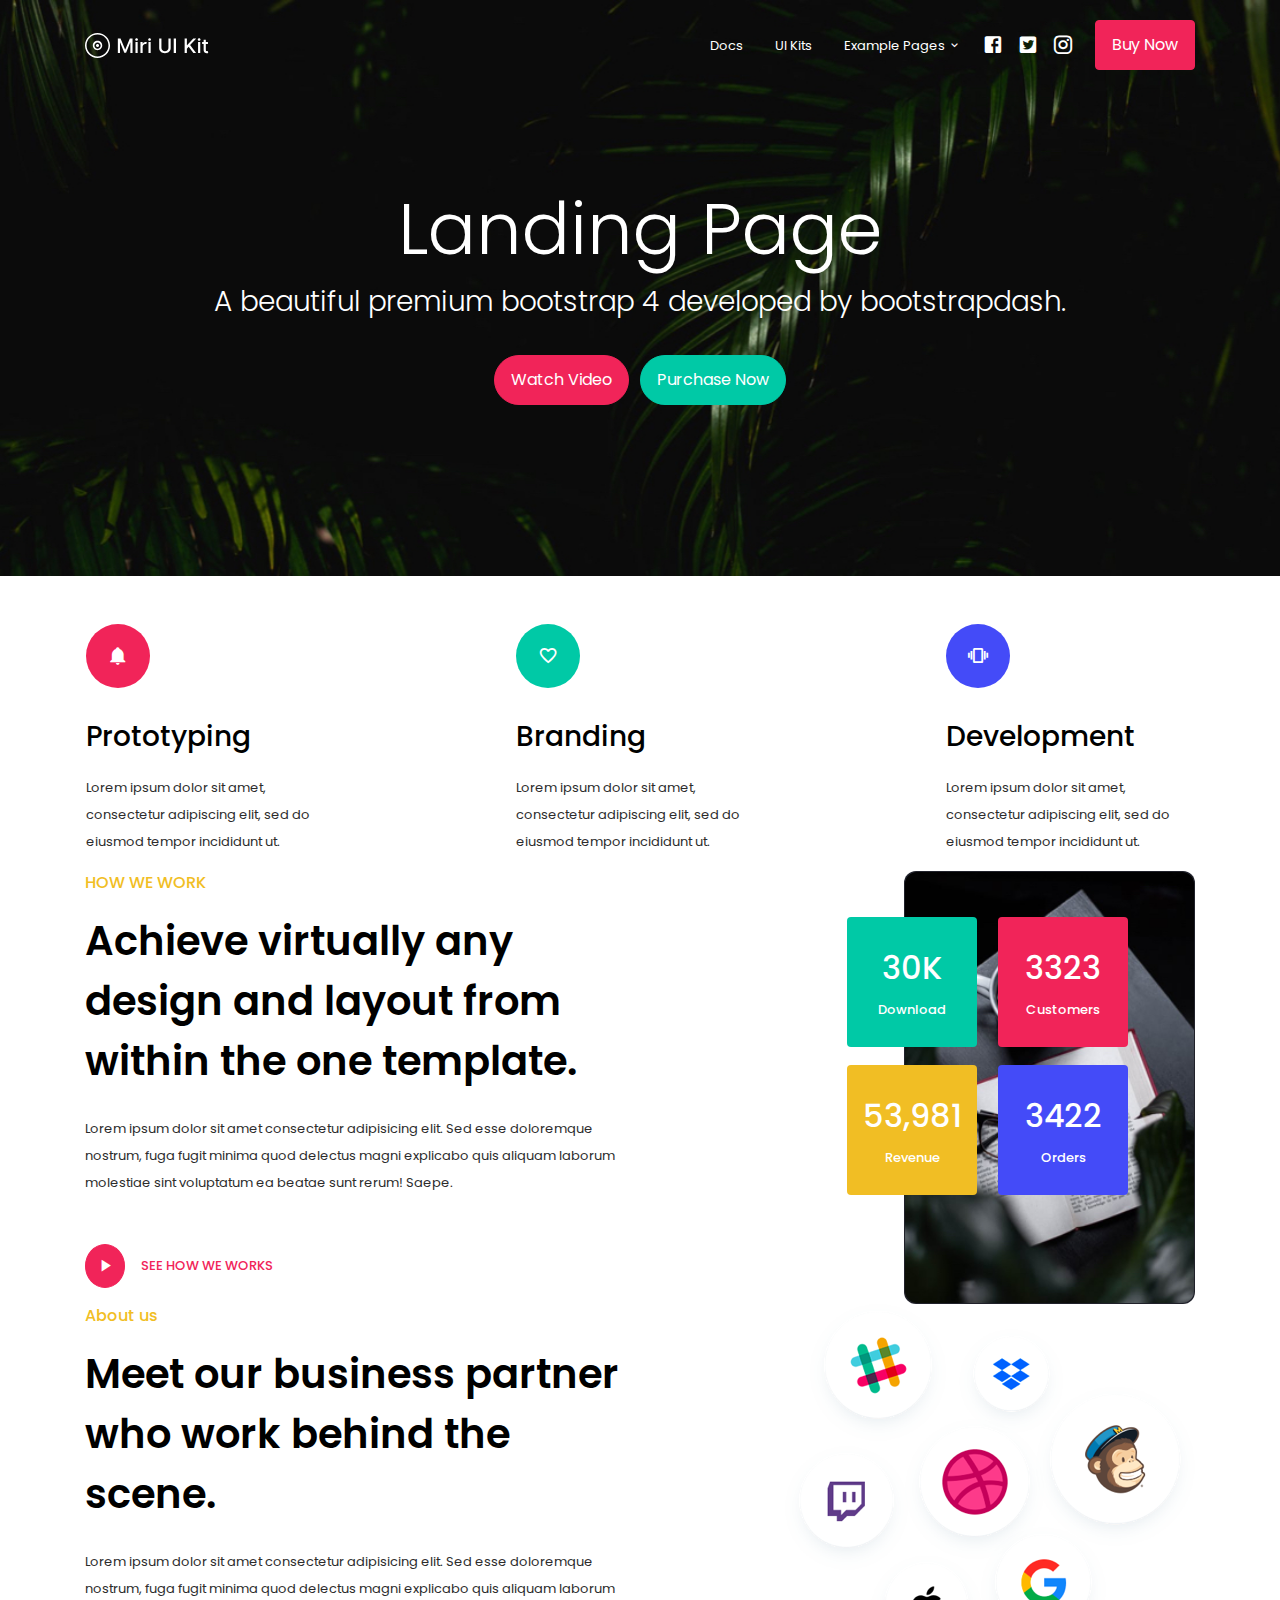
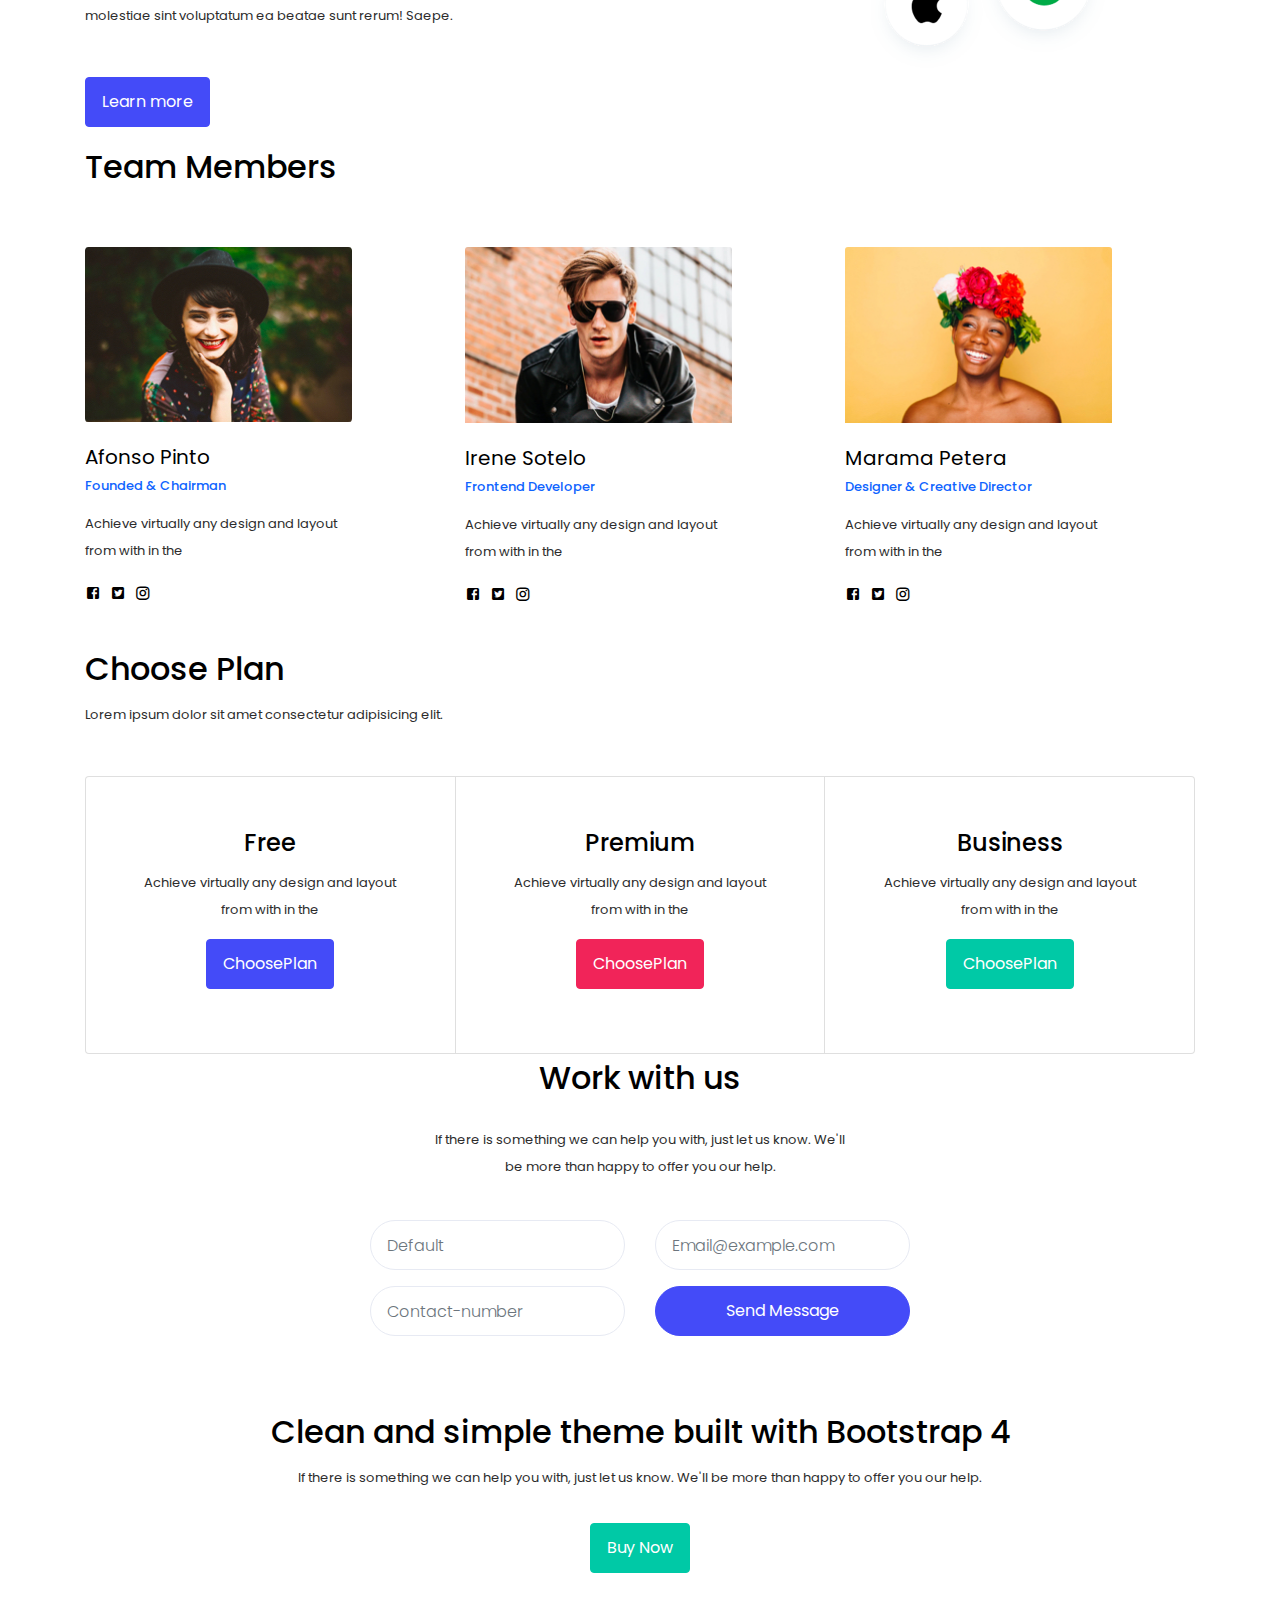
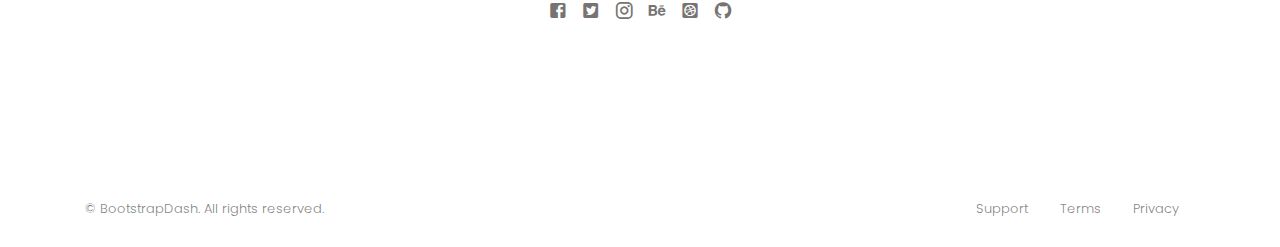
==== demo/landing.html @ 3732a357 "First commit as miri free ui kit" ====
<!DOCTYPE html>
<html lang="en">

<head>
    <meta charset="UTF-8">
    <meta name="viewport" content="width=device-width, initial-scale=1.0">
    <meta http-equiv="X-UA-Compatible" content="ie=edge">
    <link rel="shortcut icon" href="assets/images/favicon.ico" type="image/x-icon">
    <title>Miri UI Kit - Landing Page</title>

    <!-- Vendor css -->
    <link rel="stylesheet" href="../src/vendors/@mdi/font/css/materialdesignicons.min.css">

    <!-- Base css with customised bootstrap included -->
    <link rel="stylesheet" href="../src/css/miri-ui-kit-free.css">

    <!-- Stylesheet for demo page specific css -->
    <link rel="stylesheet" href="./assets/css/demo.css">
</head>

<body>
    <header class="miri-ui-kit-header landing-header header-bg-2">
        <nav class="navbar navbar-expand-lg navbar-dark bg-transparent fixed-on-scroll">
            <div class="container">
                <a class="navbar-brand" href="index.html"><img src="assets/images/logo.svg" alt="logo"></a>
                <button class="navbar-toggler" type="button" data-toggle="collapse" data-target="#miriUiKitNavbar"
                    aria-controls="navbarSupportedContent2" aria-expanded="false" aria-label="Toggle navigation">
                    <span class="mdi mdi-menu"></span>
                </button>
            
                <div class="collapse navbar-collapse" id="miriUiKitNavbar">
                    <div class="navbar-nav ml-auto">
                        <li class="nav-item">
                            <a class="nav-link" href="http://bootstrapdash.com/demo/miri-ui-kit-pro/documentation/documentation.html" target="_blank">Docs</span></a>
                        </li>
            
                        <li class="nav-item">
                            <a class="nav-link" href="index.html">UI Kits</a>
                        </li>

                        <li class="nav-item dropdown">
                            <a href="#" class="nav-link dropdown-toggle" data-toggle="dropdown">
                                Example Pages
                            </a>
                            <div class="dropdown-menu dropdown-menu-right ">
                                <a href="landing.html" class="dropdown-item"><i class="dropdown-item-icon mdi mdi-shape-outline"></i>Landing Page</a>
                                <a href="login.html" class="dropdown-item"><i class="dropdown-item-icon mdi mdi-lock-outline"></i>Login Page</a>
                                <a href="profile.html" class="dropdown-item"><i class="dropdown-item-icon mdi mdi-shield-account-outline"></i>Profile Page</a>
                            </div>
                        </li>
            
                        <li class="nav-item">

                            <a class="nav-link nav-icon icon-fb" href="#"><i class="mdi mdi-facebook-box"></i></a>

                            <a class="nav-link nav-icon icon-twitter" href="#"><i class="mdi mdi-twitter-box"></i></a>
    
                            <a class="nav-link nav-icon icon-insta" href="#"><i class="mdi mdi-instagram"></i></a>
                            
                        </li>
            
                        <form action="#" class="form-inline ml-lg-3">
                            <button class="btn btn-danger">Buy Now</button>
                        </form>
                    </div>
                </div>
            </div>
        </nav>
        <div
            class="miri-ui-kit-header-content text-center text-white d-flex flex-column justify-content-center align-items-center">
            <h1 class="display-3 text-white">Landing Page</h1>
            <p class="h3 font-weight-light text-white">A beautiful premium bootstrap 4 developed by bootstrapdash.</p>
            <p class="mt-4"><button class="btn btn-danger btn-pill mr-2">Watch
                    Video</button> <button class="btn btn-success btn-pill">Purchase Now</button></p>
        </div>
    </header>

    <section class="miri-ui-kit-section mt-5">
        <div class="container">
            <div class="d-md-flex justify-content-between row">

                <div class="feature-box px-3">
                    <span class="card-icon bg-danger text-white rounded-circle"><i class="mdi mdi-bell"></i></span>
                    <h3 class="mb-3">Prototyping</h3>
                    <p>Lorem ipsum dolor sit amet, consectetur adipiscing elit, sed do eiusmod tempor incididunt ut.</p>
                </div>


                <div class="feature-box px-3">
                    <span class="card-icon bg-success text-white rounded-circle"><i
                            class="mdi mdi-heart-outline"></i></span>
                    <h3 class="mb-3">Branding</h3>
                    <p>Lorem ipsum dolor sit amet, consectetur adipiscing elit, sed do eiusmod tempor incididunt ut.</p>
                </div>


                <div class="feature-box px-3">
                    <span class="card-icon bg-primary text-white rounded-circle"><i class="mdi mdi-vibrate"></i></span>
                    <h3 class="mb-3">Development</h3>
                    <p>Lorem ipsum dolor sit amet, consectetur adipiscing elit, sed do eiusmod tempor incididunt ut.</p>
                </div>

            </div>
        </div>
    </section>
    <section class="miri-ui-kit-section how-we-work-section">
        <div class="container">
            <div class="row">
                <div class="col-md-6">
                    <h6 class="text-warning mb-3">HOW WE WORK</h5>
                        <h2 class="h1 font-weight-semibold mb-4">Achieve virtually any design and layout from within the
                            one template. </h2>
                        <p class="mb-5">Lorem ipsum dolor sit amet consectetur adipisicing elit. Sed esse doloremque
                            nostrum, fuga fugit minima quod delectus magni explicabo quis aliquam laborum molestiae sint
                            voluptatum ea beatae sunt rerum! Saepe.</p>
                        <p><button class="btn btn-rounded btn-danger raise-on-hover" data-toggle="lightbox" data-target="#demoVideoLightbox"><i class="mdi mdi-play"></i></button><span
                                class="button-label text-danger font-weight-medium ml-3">SEE HOW WE WORKS</span></p>
                </div>
                <div class="col-md-6 d-md-flex justify-content-end">
                    <div class="card bg-dark text-white count-card">
                        <img src="assets/images/count-card-bg.jpg" alt="about 1" class="card-img">
                        <div class="card-img-overlay">
                            <div class="count-box bg-success text">
                                <span class="h2 text-white">30K</span>
                                <span class="font-weight-medium">Download</span>
                            </div>
                            <div class="count-box bg-danger">
                                <span class="h2 text-white">3323</span>
                                <span class="font-weight-medium">Customers</span>
                            </div>
                            <div class="count-box bg-warning">
                                <span class="h2 text-white">53,981</span>
                                <span class="font-weight-medium">Revenue</span>
                            </div>
                            <div class="count-box bg-primary">
                                <span class="h2 text-white">3422</span>
                                <span class="font-weight-medium">Orders</span>
                            </div>
                        </div>
                    </div>
                </div>
            </div>
        </div>
    </section>
    <section class="miri-ui-kit-section">
        <div class="container">
            <div class="row">
                <div class="col-md-6 d-flex flex-column justify-content-center">
                    <h6 class="text-warning mb-3">About us</h5>
                        <h2 class="h1 font-weight-semibold mb-4">Meet our business partner who work behind the scene.
                        </h2>
                        <p class="mb-5">Lorem ipsum dolor sit amet consectetur adipisicing elit. Sed esse doloremque
                            nostrum, fuga fugit minima quod delectus magni explicabo quis aliquam laborum molestiae sint
                            voluptatum ea beatae sunt rerum! Saepe.</p>
                        <p><button class="btn btn-primary">Learn more</button></p>
                </div>
                <div class="col-md-6 text-right"><img src="assets/images/about.png" alt="About" class="img-fluid"></div>
            </div>
        </div>
    </section>
    <Section class="miri-ui-kit-section team-members-section">
        <div class="container">
            <h2 class="pb-2 mb-5">Team Members</h2>
            <div class="row">
                <div class="col-md-4">
                    <div class="team-card card border-0 raise-on-hover">
                        <img src="assets/images/team-1.jpg" alt="Team 1" class="card-img-top">
                        <div class="card-body px-0">
                            <h5 class="card-title mb-0">Afonso Pinto</h5>
                            <p class=" font-weight-medium designation">Founded & Chairman</p>
                            <p>Achieve virtually any design and layout from with in the</p>
                            <p class="social-links">
                                <a href="#" class="icon-fb"><i class="mdi mdi-facebook-box"></i></a>
                                <a href="#" class="icon-twitter"><i class="mdi mdi-twitter-box"></i></a>
                                <a href="#" class="icon-insta"><i class="mdi mdi-instagram"></i></a>
                            </p>
                        </div>
                    </div>
                </div>
                <div class="col-md-4">
                    <div class="team-card card border-0 raise-on-hover">
                        <img src="assets/images/team-2.jpg" alt="Team 2" class="card-img-top">
                        <div class="card-body px-0">
                            <h5 class="card-title mb-0">Irene Sotelo</h5>
                            <p class=" font-weight-medium designation">Frontend Developer</p>
                            <p>Achieve virtually any design and layout from with in the</p>
                            <p class="social-links">
                                <a href="#" class="icon-fb"><i class="mdi mdi-facebook-box"></i></a>
                                <a href="#" class="icon-twitter"><i class="mdi mdi-twitter-box"></i></a>
                                <a href="#" class="icon-insta"><i class="mdi mdi-instagram"></i></a>
                            </p>
                        </div>
                    </div>
                </div>
                <div class="col-md-4">
                    <div class="team-card card border-0 raise-on-hover">
                        <img src="assets/images/team-3.jpg" alt="Team 3" class="card-img-top">
                        <div class="card-body px-0">
                            <h5 class="card-title mb-0">Marama Petera</h5>
                            <p class=" font-weight-medium designation">Designer & Creative Director</p>
                            <p>Achieve virtually any design and layout from with in the</p>
                            <p class="social-links">
                                <a href="#" class="icon-fb"><i class="mdi mdi-facebook-box"></i></a>
                                <a href="#" class="icon-twitter"><i class="mdi mdi-twitter-box"></i></a>
                                <a href="#" class="icon-insta"><i class="mdi mdi-instagram"></i></a>
                            </p>
                        </div>
                    </div>
                </div>
            </div>
        </div>
    </Section>
    <section class="miri-ui-kit-section pricing-section">
        <div class="container">
            <h2>Choose Plan</h2>
            <p class="mb-5">Lorem ipsum dolor sit amet consectetur adipisicing elit.</p>
            <div class="card-group">
                <div class="card text-center">
                    <div class="card-body p-5">
                        <h4>Free</h4>
                        <p>Achieve virtually any design and layout from with in the</p>
                        <p>
                            <button class="btn btn-primary">ChoosePlan</button>
                        </p>
                    </div>
                </div>
                <div class="card text-center">
                    <div class="card-body p-5">
                        <h4>Premium</h4>
                        <p>Achieve virtually any design and layout from with in the</p>
                        <p>
                            <button class="btn btn-danger">ChoosePlan</button>
                        </p>
                    </div>
                </div>
                <div class="card text-center">
                    <div class="card-body p-5">
                        <h4>Business</h4>
                        <p>Achieve virtually any design and layout from with in the</p>
                        <p>
                            <button class="btn btn-success">ChoosePlan</button>
                        </p>
                    </div>

                </div>
            </div>
        </div>
    </section>
    <section class="miri-ui-kit-section contact-section">
        <div class="container">
            <h2 class="text-center mb-4">Work with us</h2>
            <p class="text-center mb-4 pb-3">If there is something we can help you with, just let us know. We'll <br />
                be more than happy to offer you our
                help.</p>
            <div class="row">
                <div class="col-md-6 offset-md-3">
                    <form action="/" class="contact-form">
                        <div class="row">
                            <div class="form-group col-md-6">
                                <input type="text" class="form-control form-control-pill" placeholder="Default">
                            </div>
                            <div class="form-group col-md-6">
                                <input type="text" class="form-control form-control-pill"
                                    placeholder="Email@example.com">
                            </div>
                        </div>
                        <div class="row">
                            <div class="form-group col-md-6">
                                <input type="text" class="form-control form-control-pill" placeholder="Contact-number">
                            </div>
                            <div class="form-group col-md-6">
                                <input type="submit" value="Send Message" class="btn btn-block btn-pill btn-primary">
                            </div>
                        </div>
                    </form>
                </div>
            </div>
        </div>
    </section>
    <footer class="pt-5 mt-2">
        <div class="container">
            <section class="footer-content text-center">
                <h2 class="">Clean and simple theme built with Bootstrap 4</h2>
                <p>If there is something we can help you with, just let us know. We'll be more than happy to offer you
                    our help.</p>
                <button class="btn btn-success mt-3">Buy Now</button>
                <p class="footer-social-links text-center my-4">
                    <a href="#" class="icon-fb"><i class="mdi mdi-facebook-box"></i></a>
                    <a href="#" class="icon-twitter"><i class="mdi mdi-twitter-box"></i></a>
                    <a href="#" class="icon-insta"><i class="mdi mdi-instagram"></i></a>
                    <a href="#" class="icon-behance"><i class="mdi mdi-behance"></i></a>
                    <a href="#" class="icon-dribbble"><i class="mdi mdi-dribbble-box"></i></a>
                    <a href="#" class="icon-github"><i class="mdi mdi-github-circle"></i></a>
                </p>
            </section>
            <nav class="navbar navbar-light bg-transparent navbar-expand d-block d-sm-flex text-center">
                <span class="navbar-text">&copy; BootstrapDash. All rights reserved.</span>
                <div class="navbar-nav ml-auto justify-content-center">
                    <a href="#" class="nav-link">Support</a>
                    <a href="#" class="nav-link">Terms</a>
                    <a href="#" class="nav-link">Privacy</a>
                </div>
            </nav>
        </div>
    </footer>
    <!-- Demo Video Modal -->
    <!-- <div class="modal fade" id="demoVideoModal" tabindex="-1" role="dialog" aria-labelledby="demoVideoModalTitle"
        aria-hidden="true">
        <div class="modal-dialog modal-dialog-centered" role="document">
            <div class="modal-content">
                <div class="modal-header">
                    <h5 class="modal-title" id="demoVideoModalTitle">Demo Video</h5>
                    <button type="button" class="close" data-dismiss="modal" aria-label="Close">
                        <span aria-hidden="true">&times;</span>
                    </button>
                </div>
                <div class="modal-body">
                    <div class="embed-responsive embed-responsive-16by9">
                        <iframe class="embed-responsive-item" src="https://www.youtube.com/embed/zpOULjyy-n8?rel=0"
                            allowfullscreen></iframe>
                    </div>
                </div>
            </div>
        </div>
    </div> -->
    <div id="demoVideoLightbox" class="lightbox" onclick="hideVideo('video','youtube')">
        <div class="lightbox-container">  
          <div class="lightbox-content">
            
            <button data-close="lightbox" class="lightbox-close">
              Close | ✕
            </button>
            <div class="video-container">
                <iframe width="560" height="315" src="https://www.youtube.com/embed/eTlZLNws6zc" frameborder="0" allow="accelerometer; autoplay; encrypted-media; gyroscope; picture-in-picture" allowfullscreen></iframe>
            </div>      
            
          </div>
        </div>
      </div>
    <script src="../src/vendors/jquery/dist/jquery.min.js"></script>
    <script src="../src/vendors/popper.js/dist/umd/popper.min.js"></script>
    <script src="../src/vendors/bootstrap/dist/js/bootstrap.min.js"></script>
    <script src="../src/js/miri-ui-kit.js"></script>
</body>

</html>
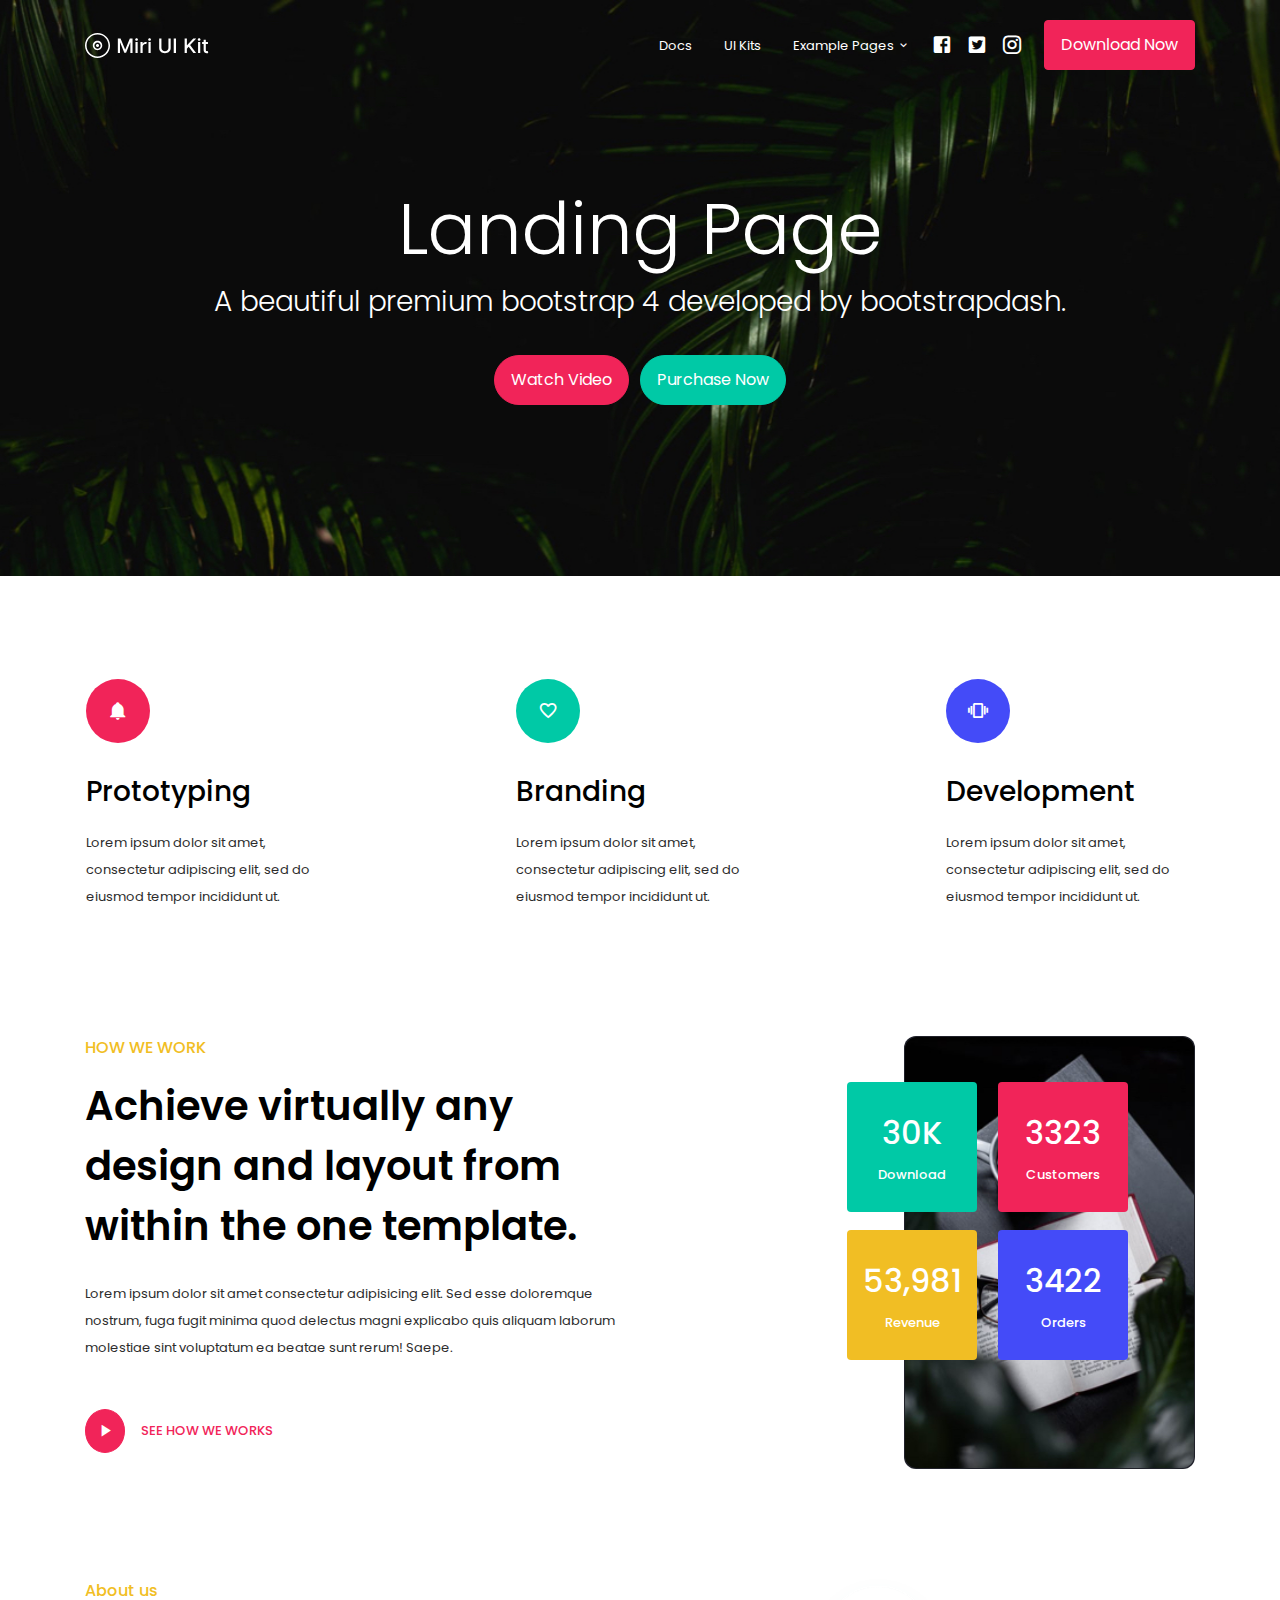
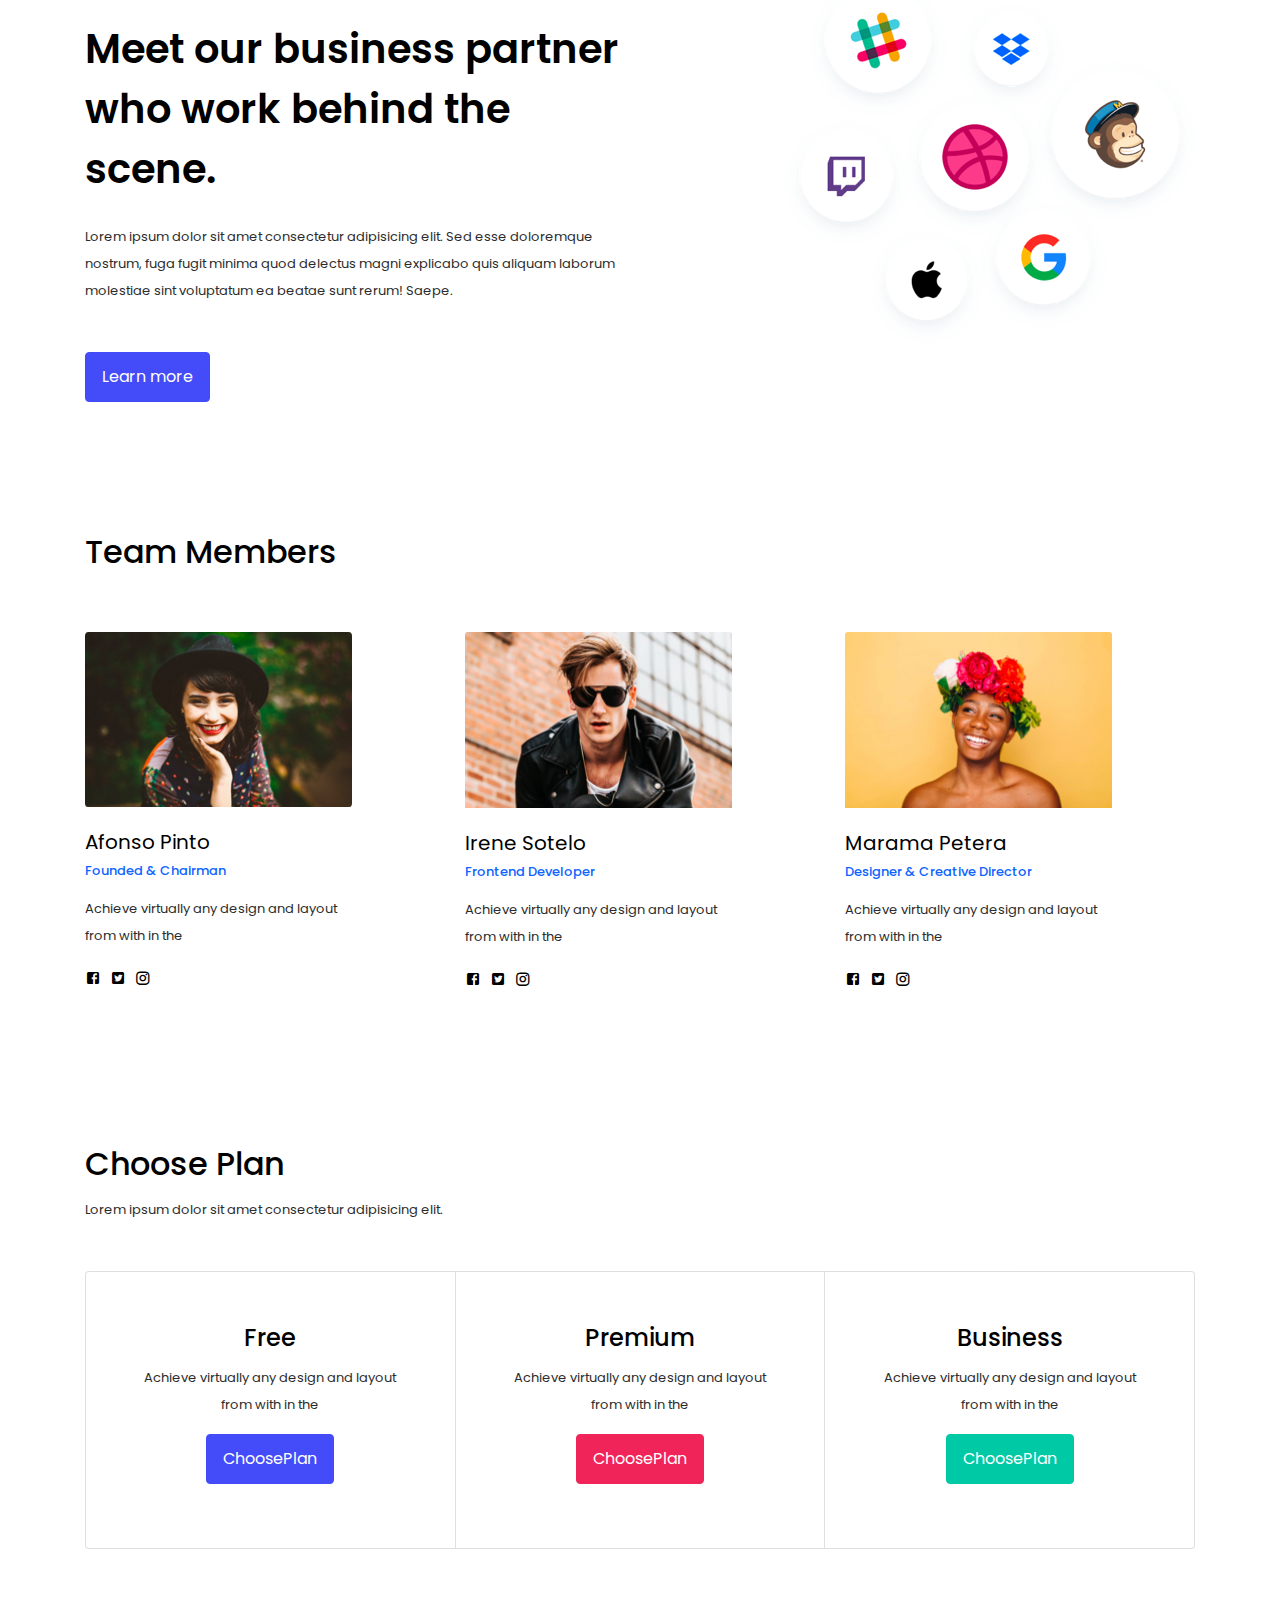
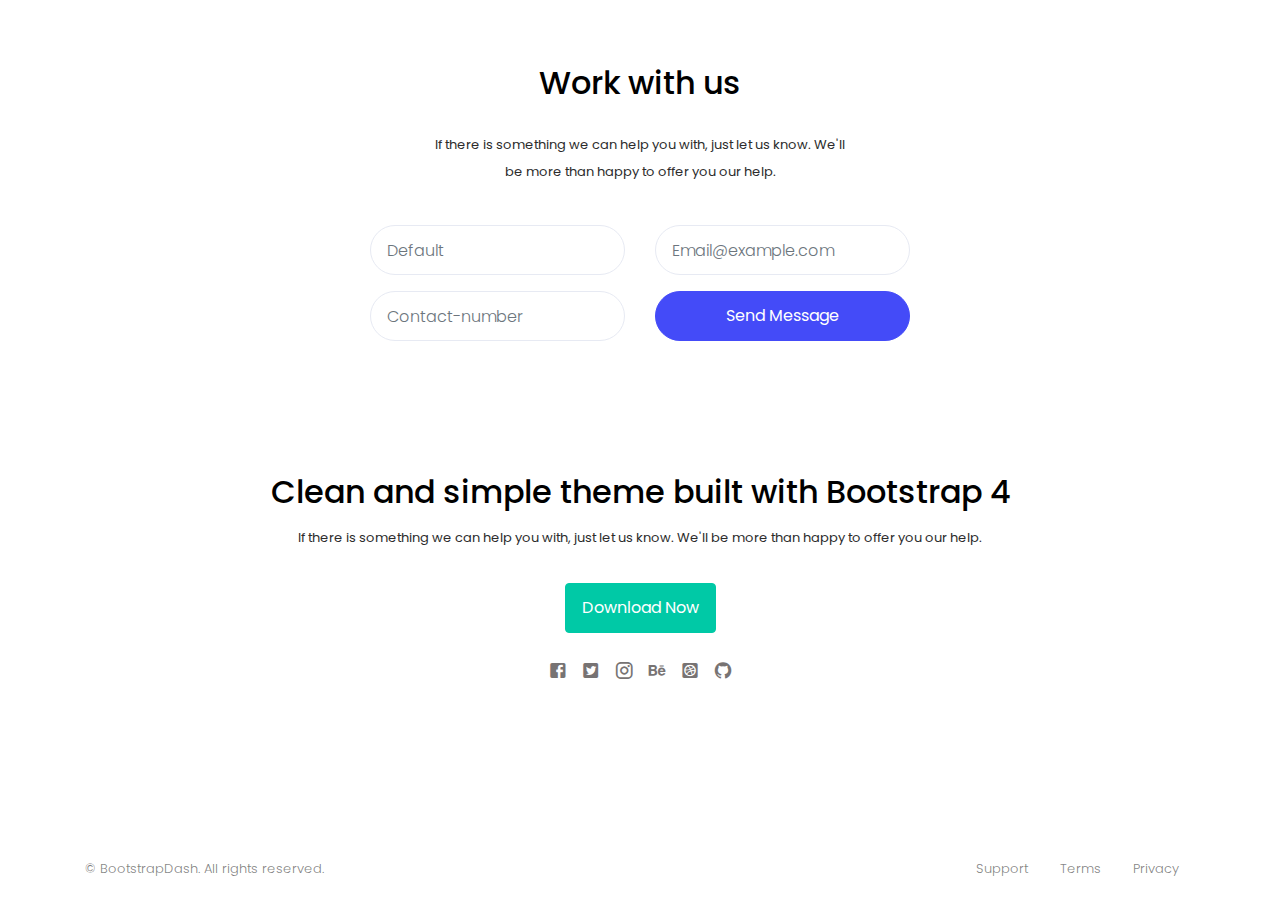
==== commit c8746a1e: "Fixed wordings from pro to free" ====
--- a/demo/landing.html
+++ b/demo/landing.html
@@ -60,7 +60,7 @@
                         </li>
             
                         <form action="#" class="form-inline ml-lg-3">
-                            <button class="btn btn-danger">Buy Now</button>
+                            <button class="btn btn-danger">Download Now</button>
                         </form>
                     </div>
                 </div>
@@ -283,7 +283,7 @@
                 <h2 class="">Clean and simple theme built with Bootstrap 4</h2>
                 <p>If there is something we can help you with, just let us know. We'll be more than happy to offer you
                     our help.</p>
-                <button class="btn btn-success mt-3">Buy Now</button>
+                <button class="btn btn-success mt-3">Download Now</button>
                 <p class="footer-social-links text-center my-4">
                     <a href="#" class="icon-fb"><i class="mdi mdi-facebook-box"></i></a>
                     <a href="#" class="icon-twitter"><i class="mdi mdi-twitter-box"></i></a>
@@ -303,26 +303,6 @@
             </nav>
         </div>
     </footer>
-    <!-- Demo Video Modal -->
-    <!-- <div class="modal fade" id="demoVideoModal" tabindex="-1" role="dialog" aria-labelledby="demoVideoModalTitle"
-        aria-hidden="true">
-        <div class="modal-dialog modal-dialog-centered" role="document">
-            <div class="modal-content">
-                <div class="modal-header">
-                    <h5 class="modal-title" id="demoVideoModalTitle">Demo Video</h5>
-                    <button type="button" class="close" data-dismiss="modal" aria-label="Close">
-                        <span aria-hidden="true">&times;</span>
-                    </button>
-                </div>
-                <div class="modal-body">
-                    <div class="embed-responsive embed-responsive-16by9">
-                        <iframe class="embed-responsive-item" src="https://www.youtube.com/embed/zpOULjyy-n8?rel=0"
-                            allowfullscreen></iframe>
-                    </div>
-                </div>
-            </div>
-        </div>
-    </div> -->
     <div id="demoVideoLightbox" class="lightbox" onclick="hideVideo('video','youtube')">
         <div class="lightbox-container">  
           <div class="lightbox-content">
--- a/demo/assets/css/demo.css
+++ b/demo/assets/css/demo.css
@@ -54,11 +54,11 @@
   margin-right: 10px;
   margin-bottom: 10px; }
 
-.flat-ui-kit-demo .btn, .flat-ui-kit-demo .badge {
+.miri-ui-kit-demo .btn, .miri-ui-kit-demo .badge {
   margin-right: 5px;
   margin-bottom: 8px; }
 
-.flat-ui-kit-demo .progress {
+.miri-ui-kit-demo .progress {
   margin-top: 40px; }
 
 .card-title {
@@ -78,7 +78,7 @@
 .example-section .img-thumbnail {
   border-color: #ffffff; }
 
-.flat-ui-kit-section {
+.miri-ui-kit-section {
   padding-top: 55px;
   padding-bottom: 55px; }
 
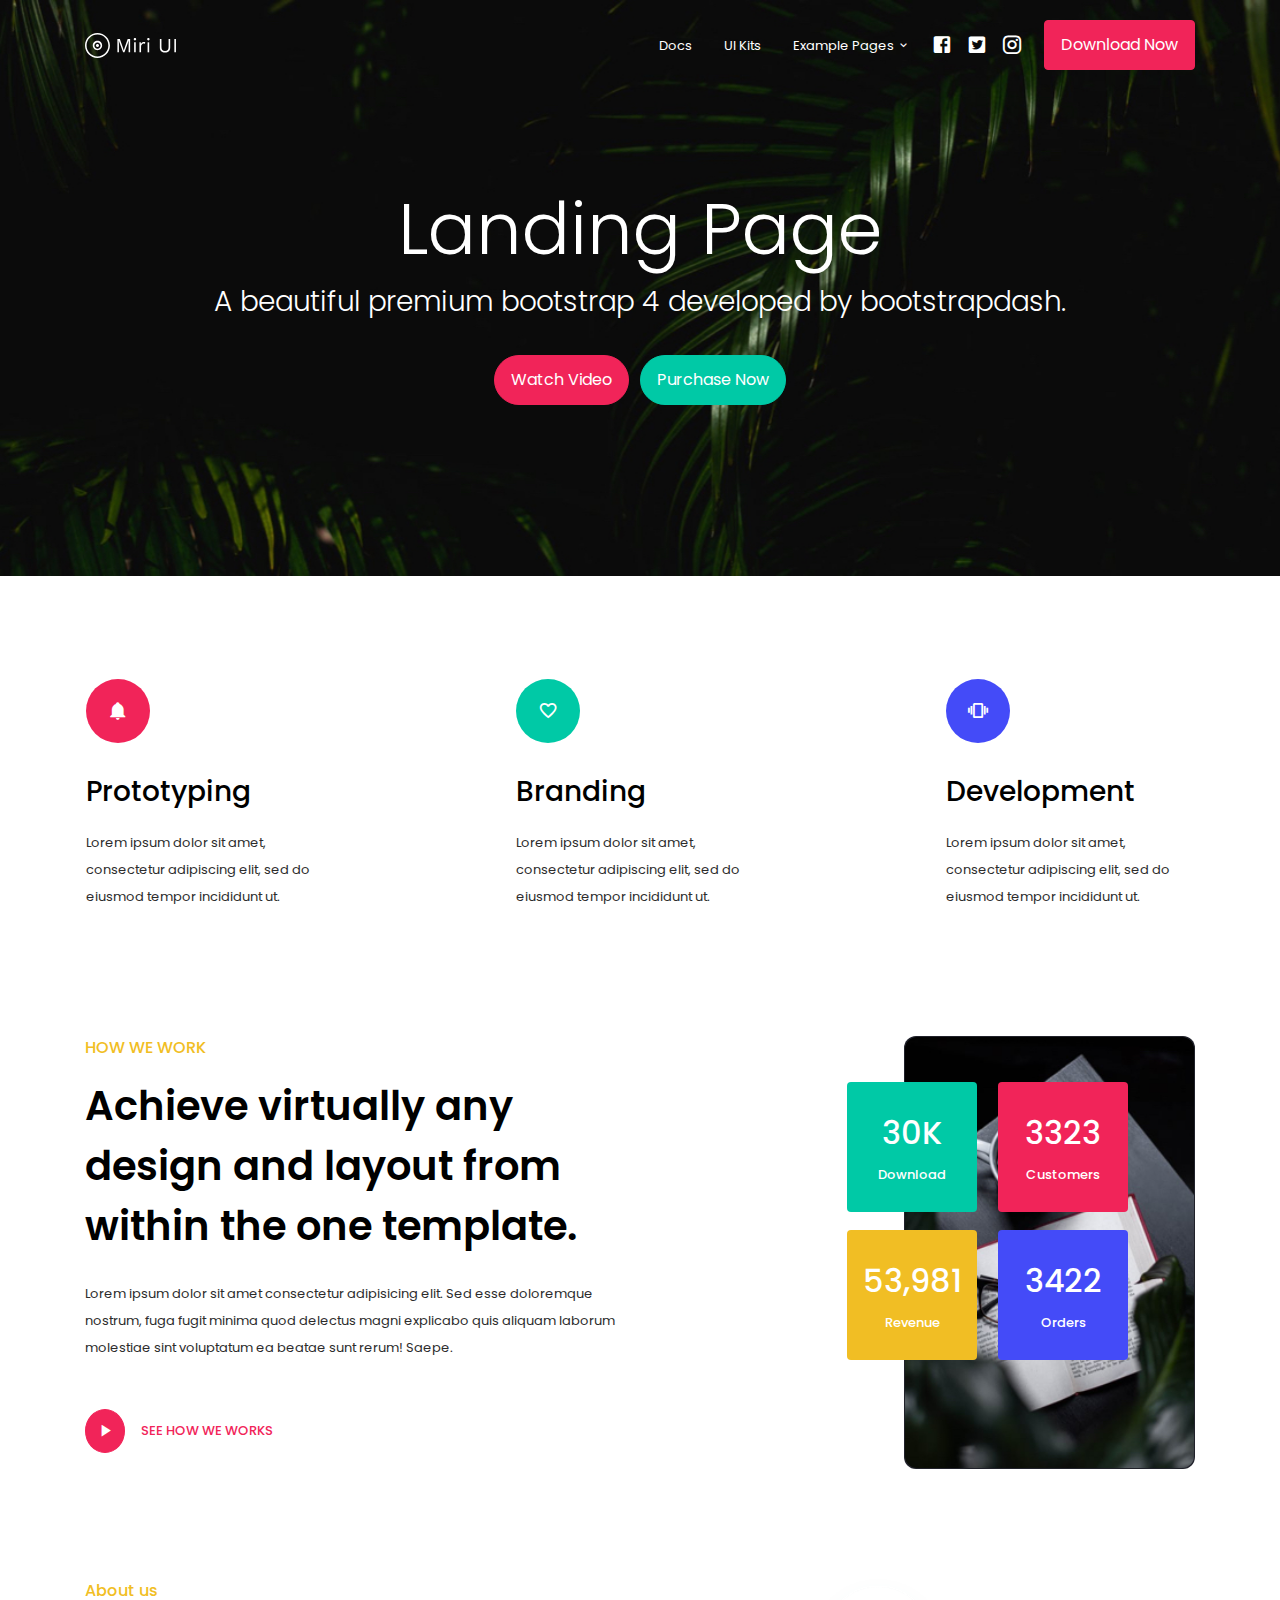
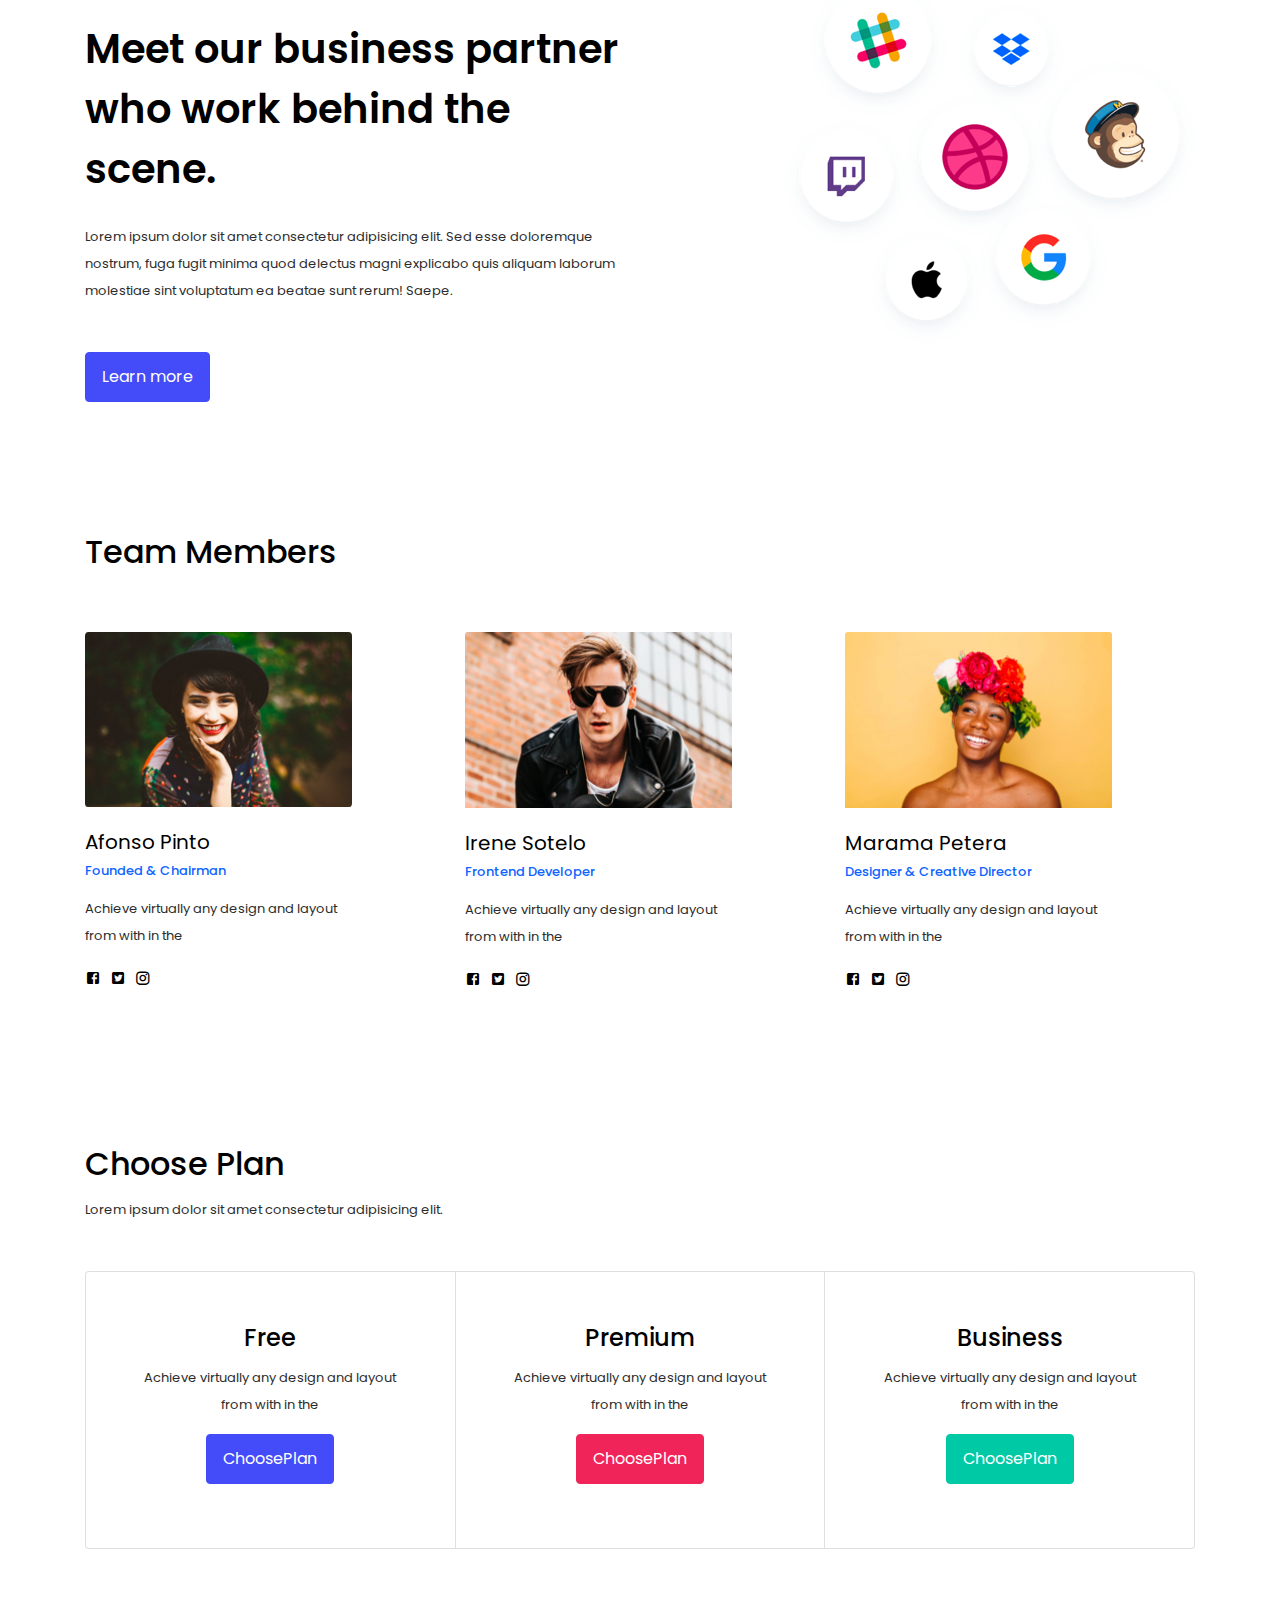
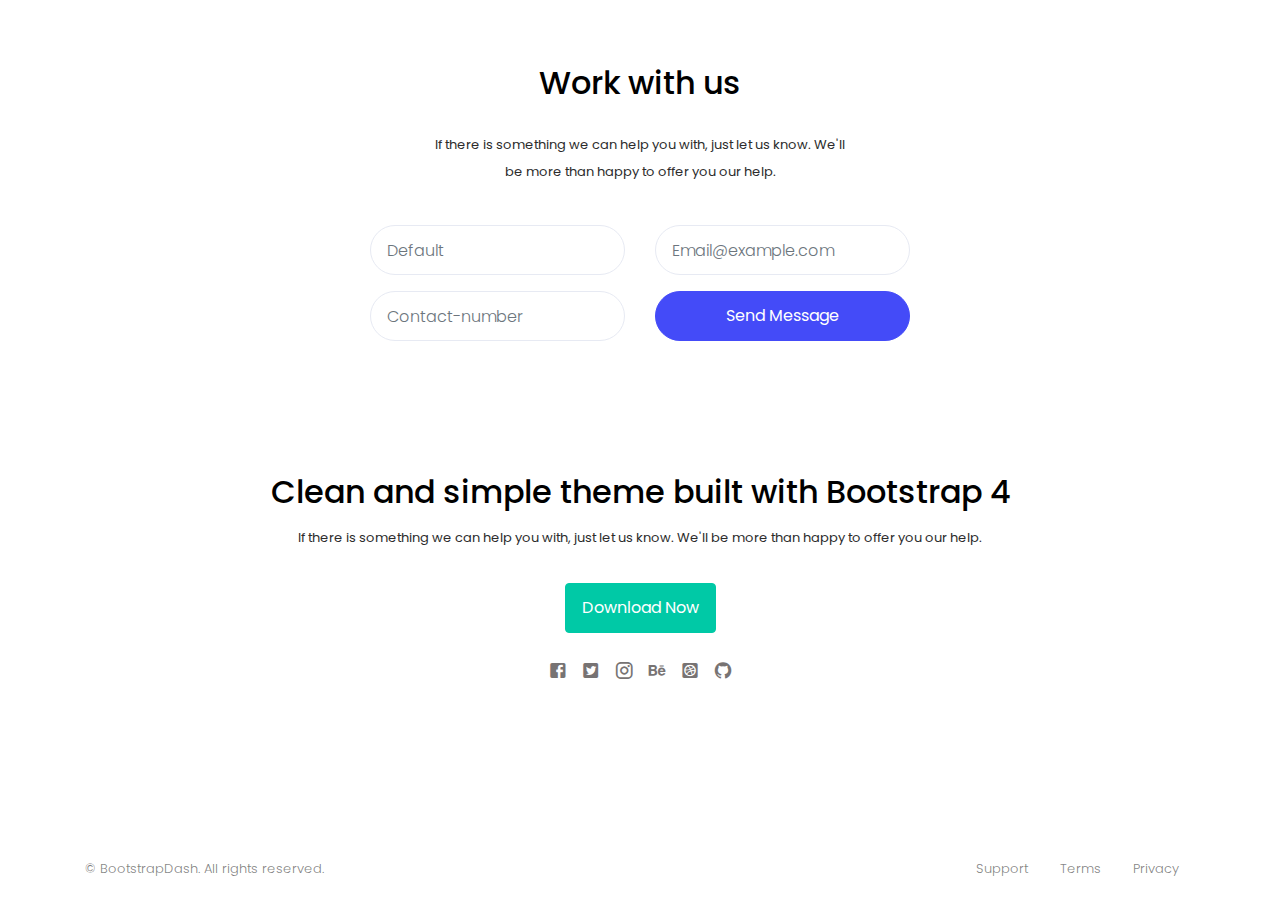
==== commit 07e5a0f2: "corrected documentation url" ====
--- a/demo/landing.html
+++ b/demo/landing.html
@@ -31,7 +31,7 @@
                 <div class="collapse navbar-collapse" id="miriUiKitNavbar">
                     <div class="navbar-nav ml-auto">
                         <li class="nav-item">
-                            <a class="nav-link" href="http://bootstrapdash.com/demo/miri-ui-kit-pro/documentation/documentation.html" target="_blank">Docs</span></a>
+                            <a class="nav-link" href="http://bootstrapdash.com/demo/miri-ui-kit-free/documentation/documentation.html" target="_blank">Docs</span></a>
                         </li>
             
                         <li class="nav-item">
--- a/src/css/miri-ui-kit-free.css
+++ b/src/css/miri-ui-kit-free.css
@@ -8617,7 +8617,7 @@
   padding-bottom: 34px; }
 
 @media (max-width: 575.98px) {
-  .navbar-expand-sm .form-inline, .navbar-expand-sm .nav-item {
+  .navbar-expand-sm .form-inline, .navbar-expand-sm .nav-item, .navbar-expand-sm button, .navbar-expand-sm .btn {
     margin-top: 10px;
     margin-bottom: 10px; } }
 
@@ -8645,7 +8645,7 @@
     display: block; } }
 
 @media (max-width: 767.98px) {
-  .navbar-expand-md .form-inline, .navbar-expand-md .nav-item {
+  .navbar-expand-md .form-inline, .navbar-expand-md .nav-item, .navbar-expand-md button, .navbar-expand-md .btn {
     margin-top: 10px;
     margin-bottom: 10px; } }
 
@@ -8673,7 +8673,7 @@
     display: block; } }
 
 @media (max-width: 991.98px) {
-  .navbar-expand-lg .form-inline, .navbar-expand-lg .nav-item {
+  .navbar-expand-lg .form-inline, .navbar-expand-lg .nav-item, .navbar-expand-lg button, .navbar-expand-lg .btn {
     margin-top: 10px;
     margin-bottom: 10px; } }
 
@@ -8701,7 +8701,7 @@
     display: block; } }
 
 @media (max-width: 1199.98px) {
-  .navbar-expand-xl .form-inline, .navbar-expand-xl .nav-item {
+  .navbar-expand-xl .form-inline, .navbar-expand-xl .nav-item, .navbar-expand-xl button, .navbar-expand-xl .btn {
     margin-top: 10px;
     margin-bottom: 10px; } }
 
@@ -8728,7 +8728,7 @@
   .navbar-expand-xl .dropdown:hover .dropdown-menu {
     display: block; } }
 
-.navbar-expand .form-inline, .navbar-expand .nav-item {
+.navbar-expand .form-inline, .navbar-expand .nav-item, .navbar-expand button, .navbar-expand .btn {
   margin-top: 10px;
   margin-bottom: 10px; }
 
--- a/demo/assets/css/demo.css
+++ b/demo/assets/css/demo.css
@@ -45,6 +45,8 @@
 
 .card-demo-wrapper {
   padding: 30px 25px; }
+  .card-demo-wrapper .navbar {
+    z-index: 0; }
 
 .demo-color-box {
   display: inline-block;
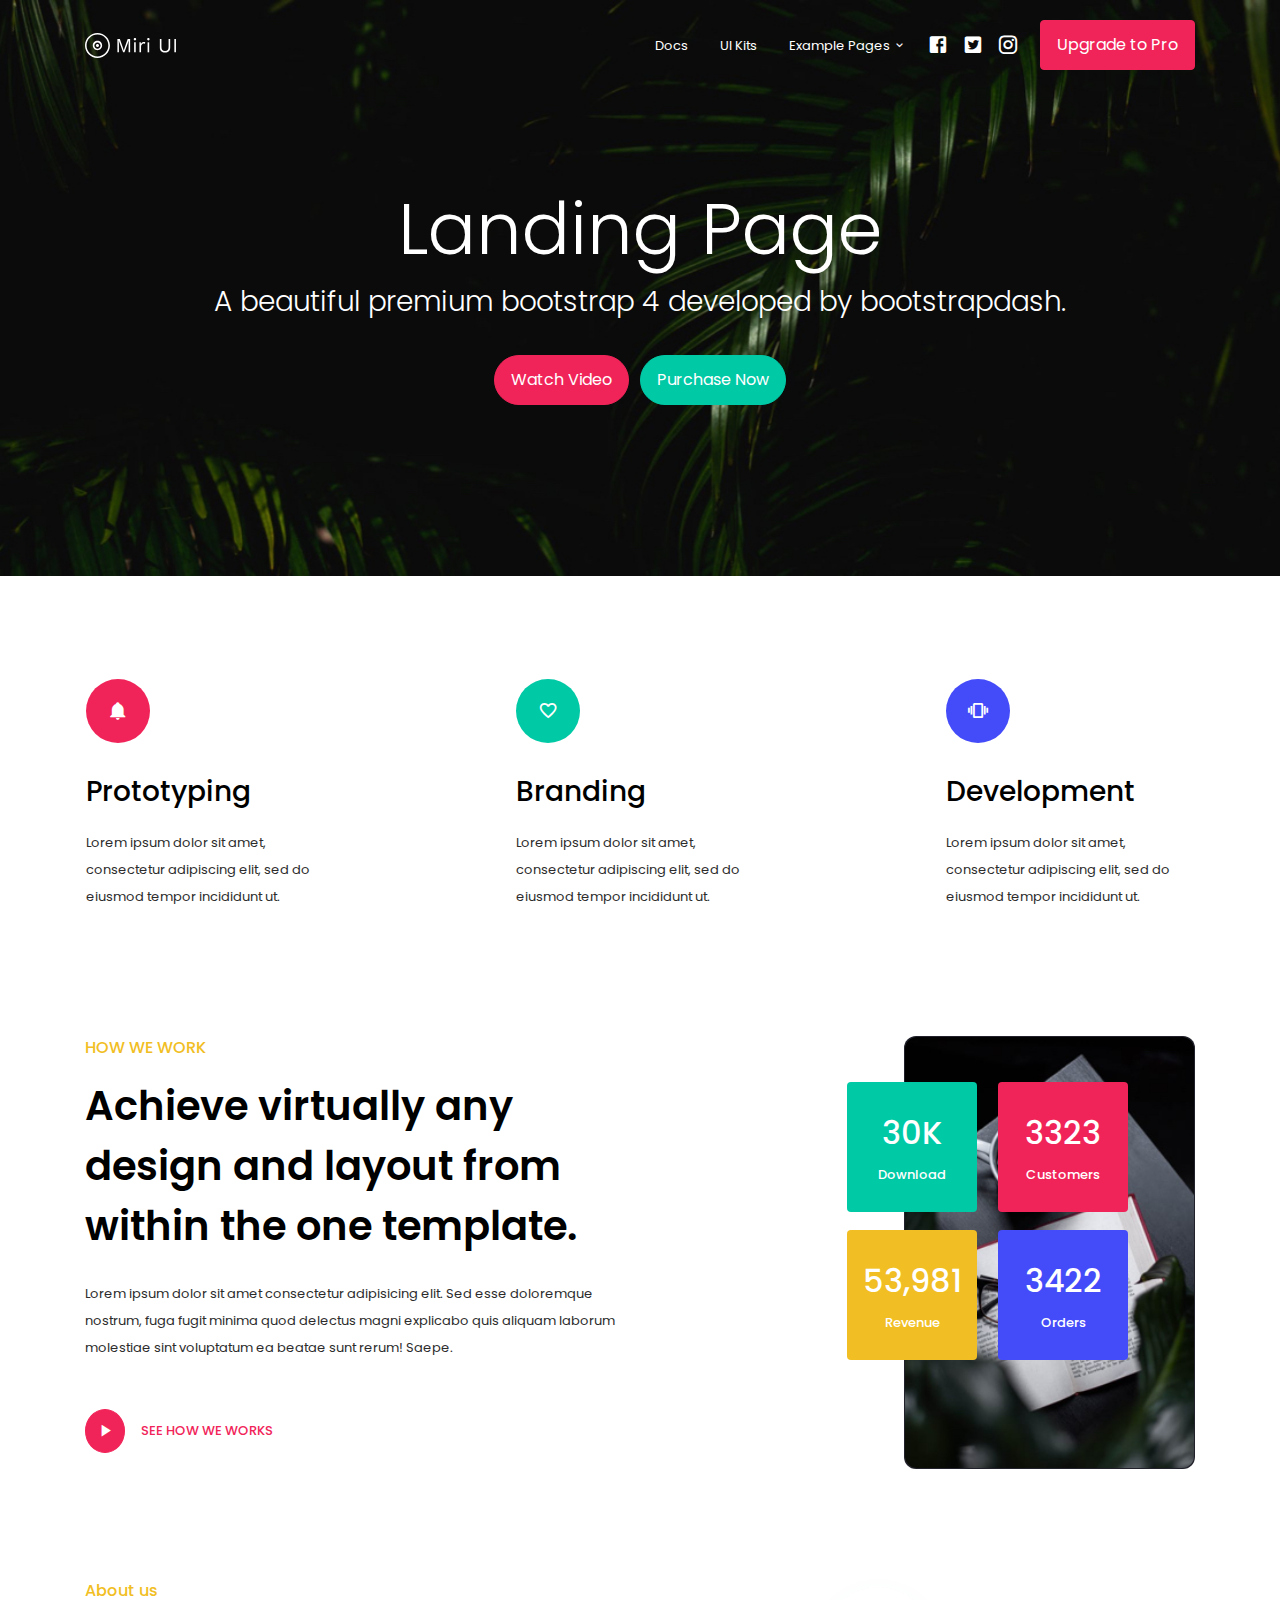
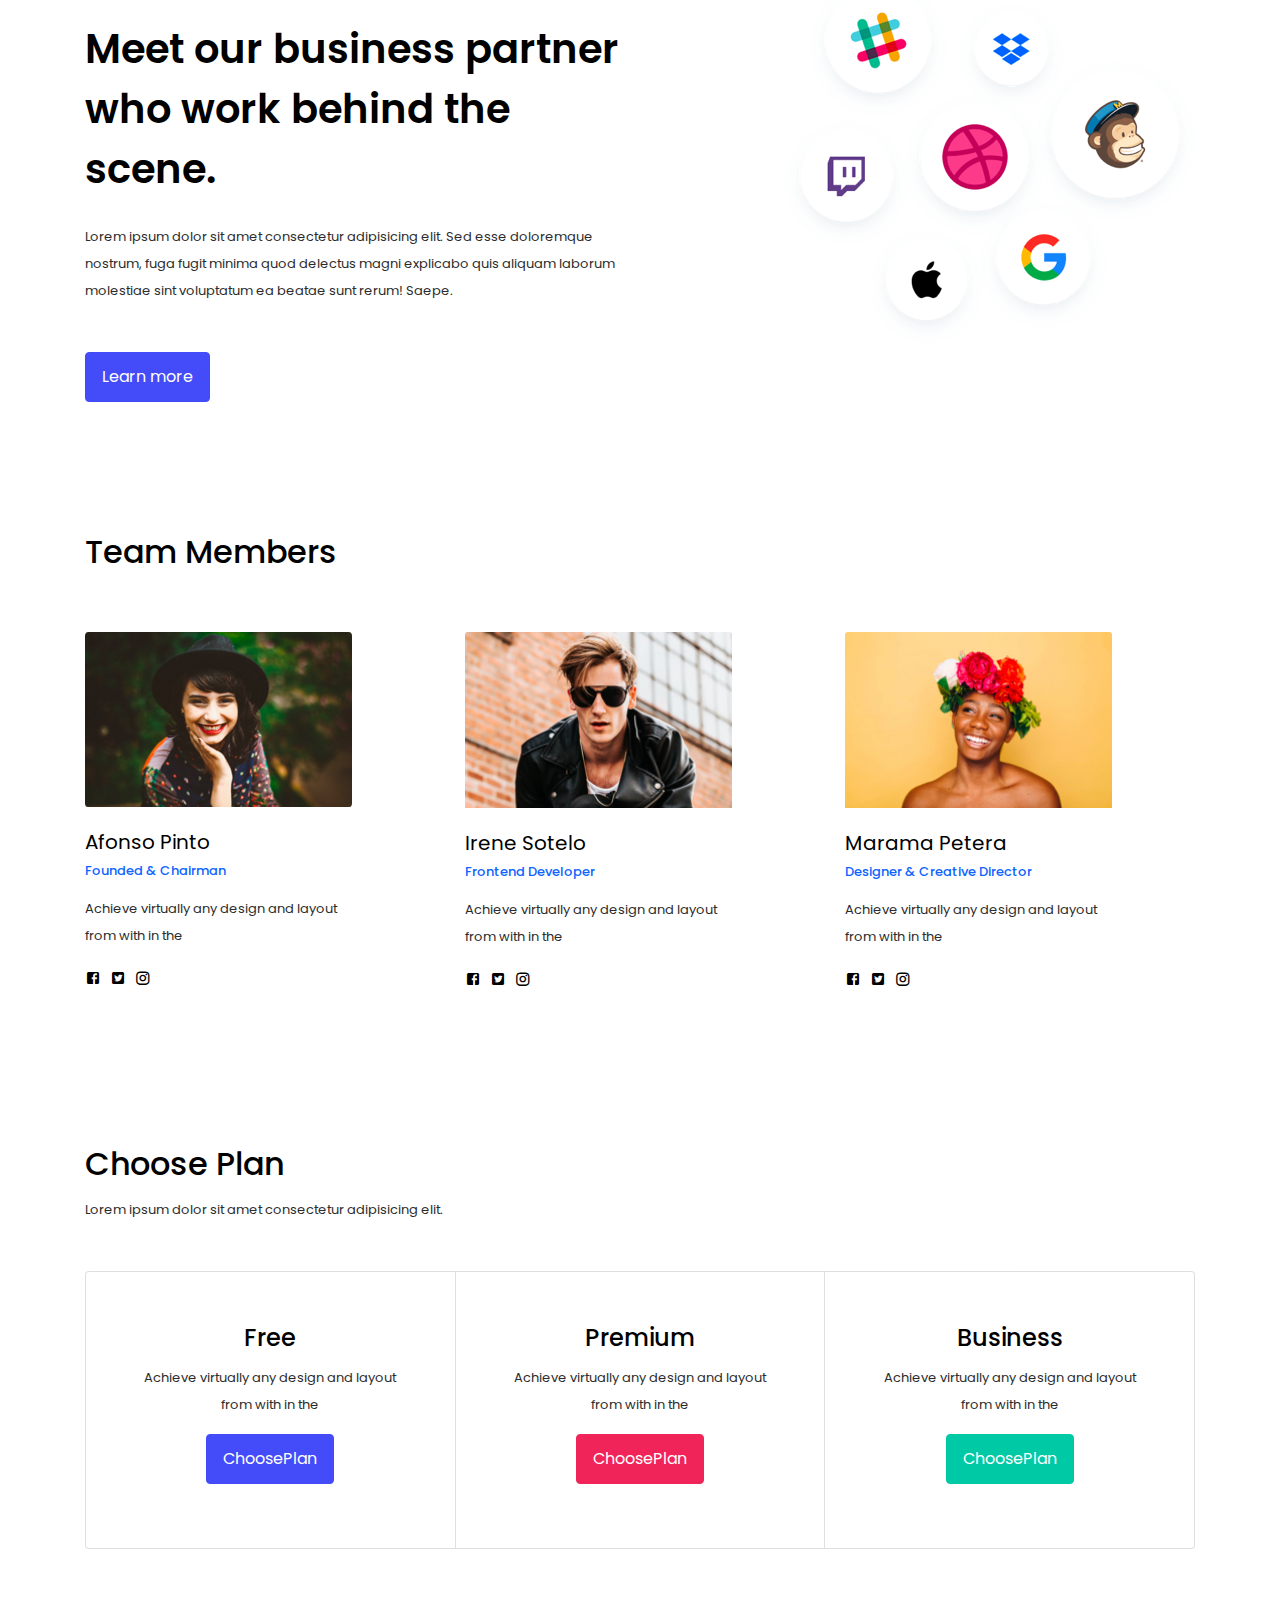
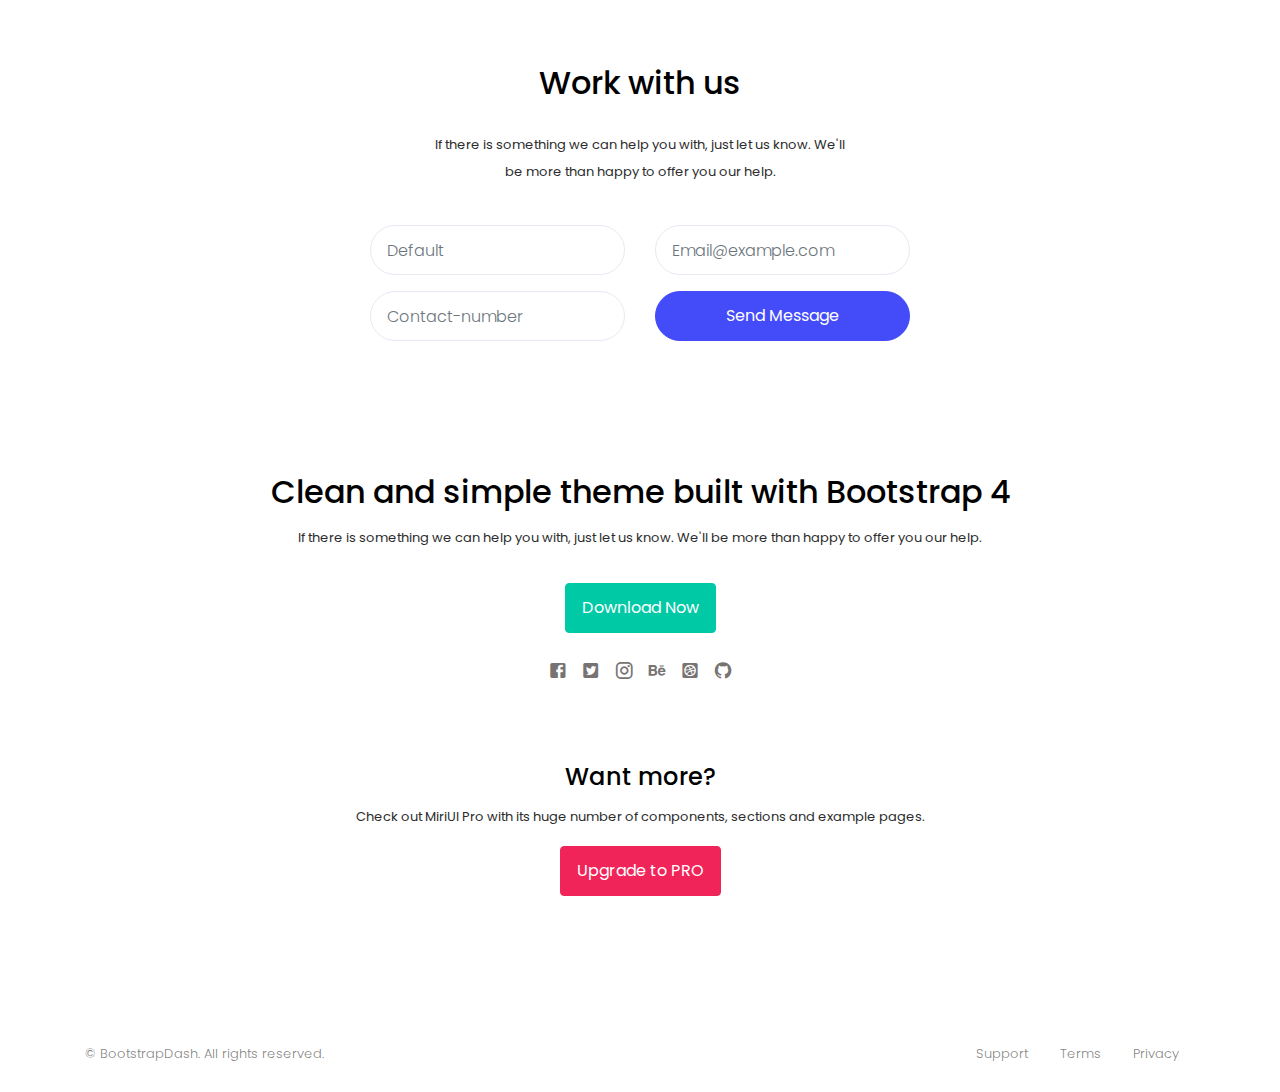
==== commit f22eedbf: "Added upgrade to pro button" ====
--- a/demo/landing.html
+++ b/demo/landing.html
@@ -59,8 +59,8 @@
                             
                         </li>
             
-                        <form action="#" class="form-inline ml-lg-3">
-                            <button class="btn btn-danger">Download Now</button>
+                        <form action="https://www.bootstrapdash.com/product/miri-ui-pro/" target="_blank"class="form-inline ml-lg-3">
+                            <button class="btn btn-danger">Upgrade to Pro</button>
                         </form>
                     </div>
                 </div>
@@ -279,7 +279,7 @@
     </section>
     <footer class="pt-5 mt-2">
         <div class="container">
-            <section class="footer-content text-center">
+            <section class="footer-content text-center pb-5">
                 <h2 class="">Clean and simple theme built with Bootstrap 4</h2>
                 <p>If there is something we can help you with, just let us know. We'll be more than happy to offer you
                     our help.</p>
@@ -293,6 +293,11 @@
                     <a href="#" class="icon-github"><i class="mdi mdi-github-circle"></i></a>
                 </p>
             </section>
+            <section class="footer-content text-center">
+                <h4>Want more?</h4>
+                <p>Check out MiriUI Pro with its huge number of components, sections and example pages.</p>
+                <a href="https://www.bootstrapdash.com/product/miri-ui-pro/" class="btn btn-danger" target="_blank" rel="noopener noreferrer">Upgrade to PRO</a>
+            </section>
             <nav class="navbar navbar-light bg-transparent navbar-expand d-block d-sm-flex text-center">
                 <span class="navbar-text">&copy; BootstrapDash. All rights reserved.</span>
                 <div class="navbar-nav ml-auto justify-content-center">
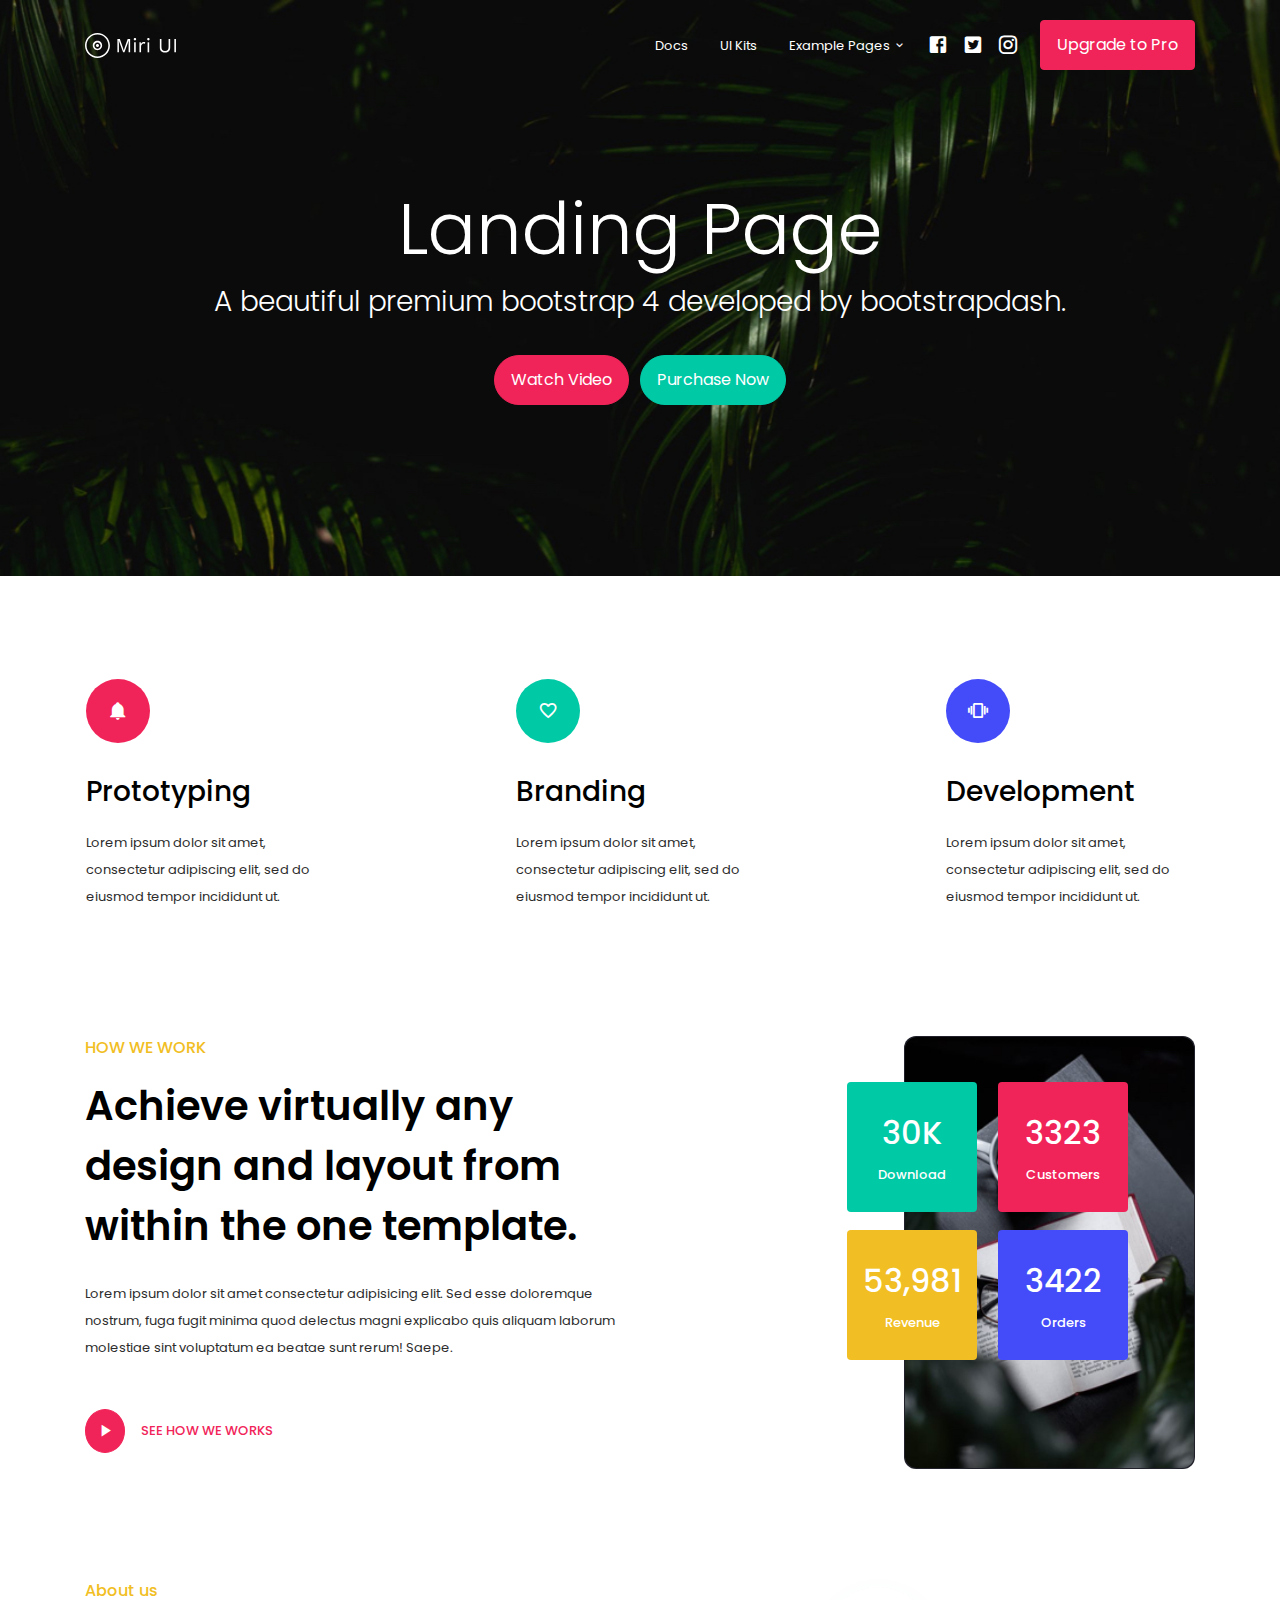
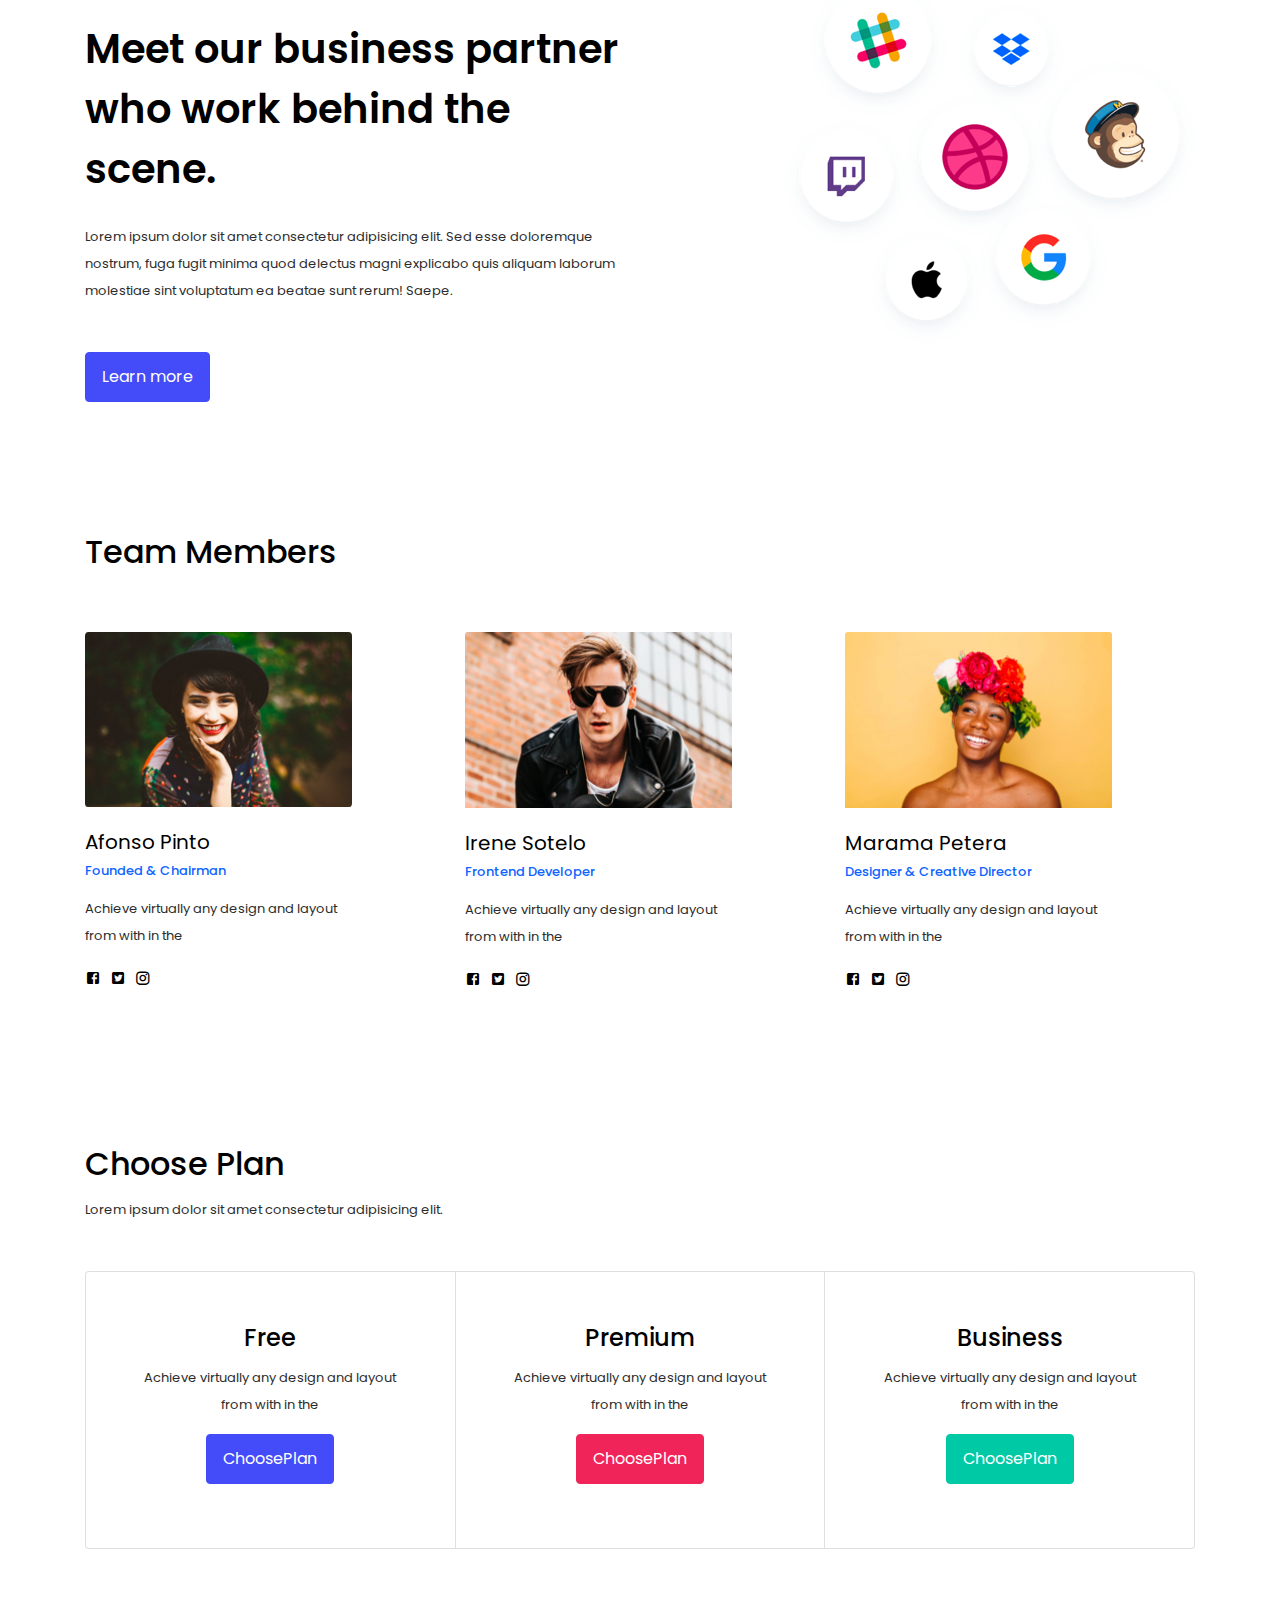
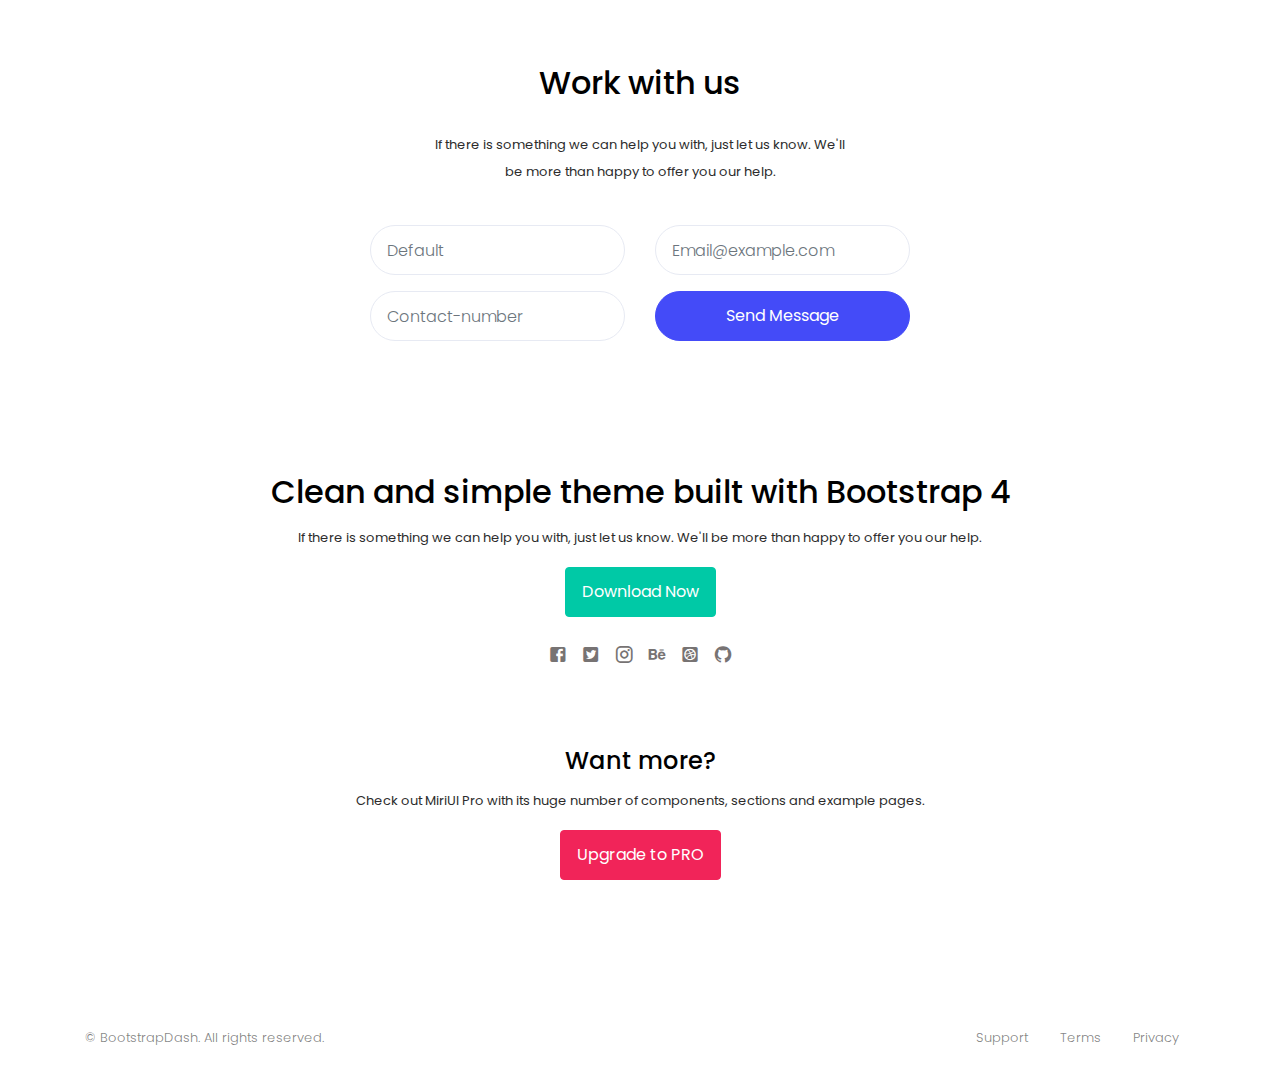
==== commit ae6296d9: "Added download link" ====
--- a/demo/landing.html
+++ b/demo/landing.html
@@ -283,7 +283,7 @@
                 <h2 class="">Clean and simple theme built with Bootstrap 4</h2>
                 <p>If there is something we can help you with, just let us know. We'll be more than happy to offer you
                     our help.</p>
-                <button class="btn btn-success mt-3">Download Now</button>
+                    <a href="https://www.bootstrapdash.com/product/miri-ui/" class="btn btn-success" target="_blank" rel="noopener noreferrer">Download Now</a>
                 <p class="footer-social-links text-center my-4">
                     <a href="#" class="icon-fb"><i class="mdi mdi-facebook-box"></i></a>
                     <a href="#" class="icon-twitter"><i class="mdi mdi-twitter-box"></i></a>
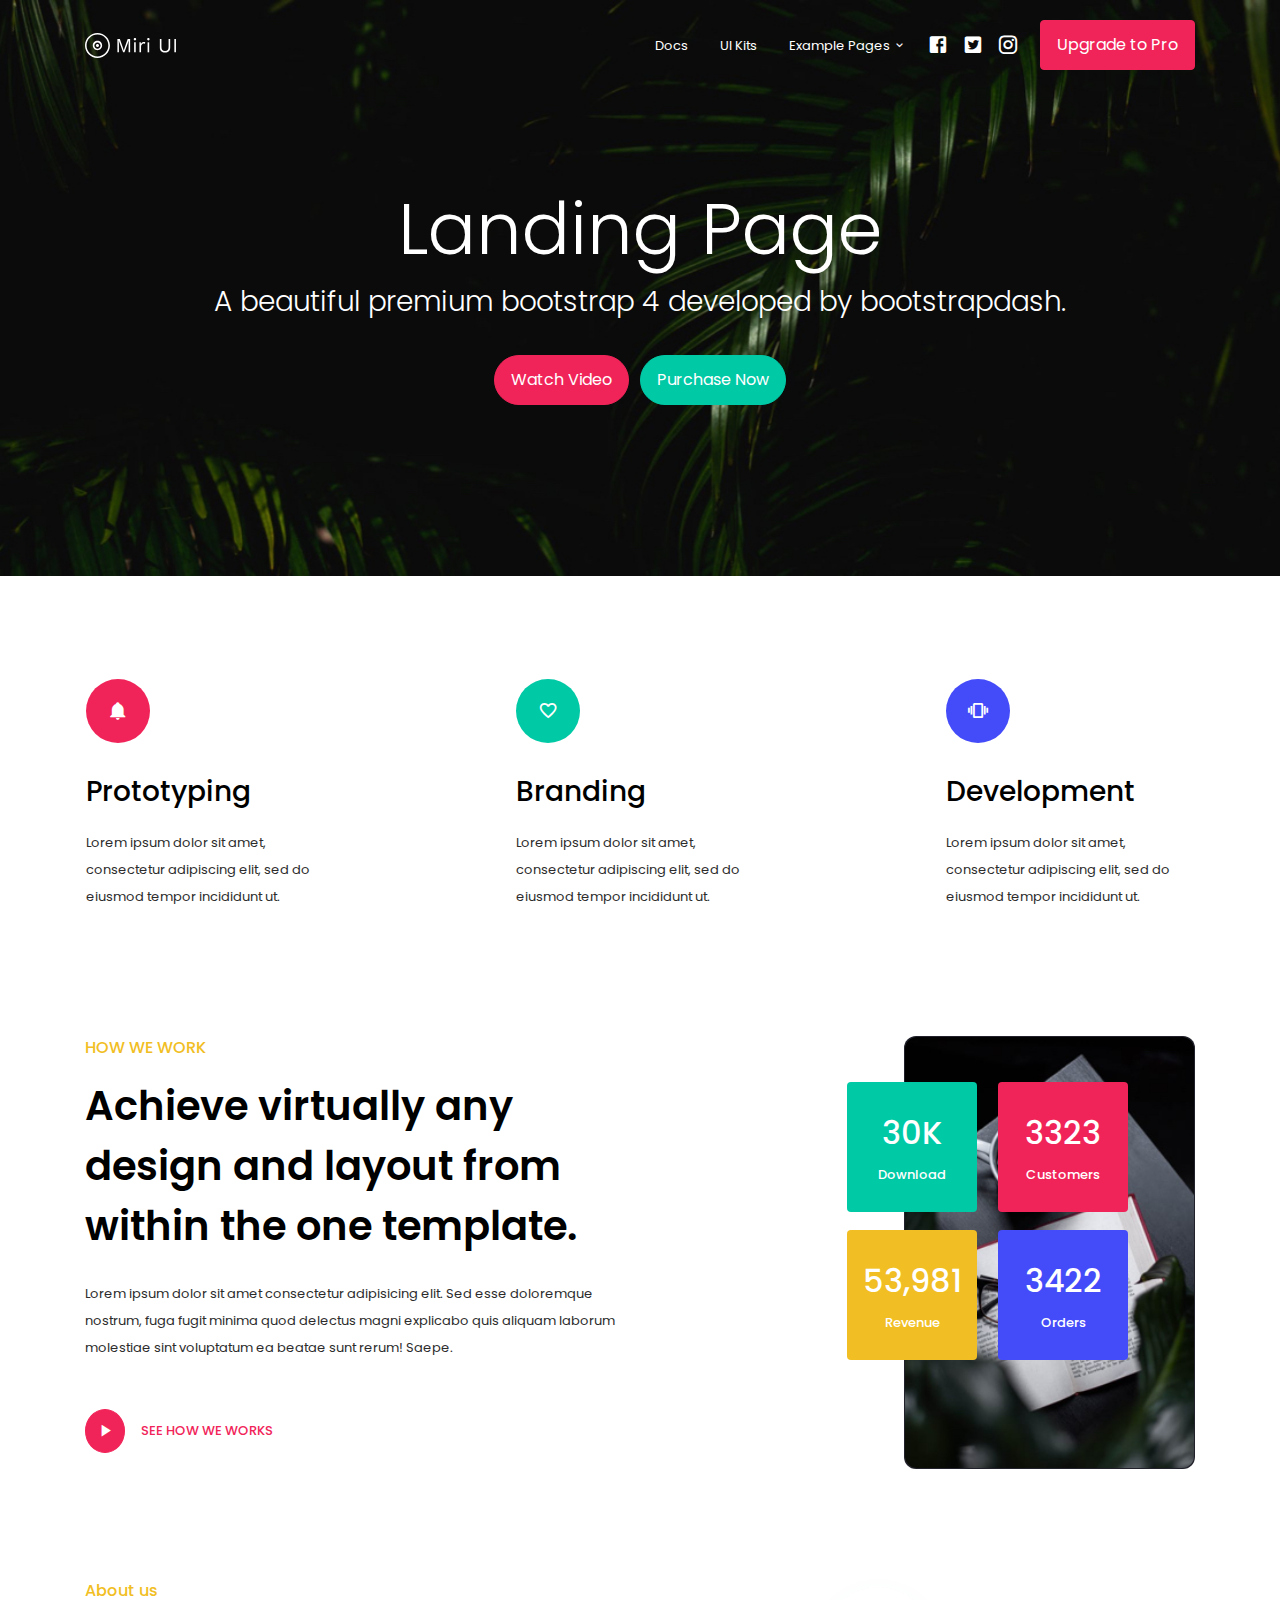
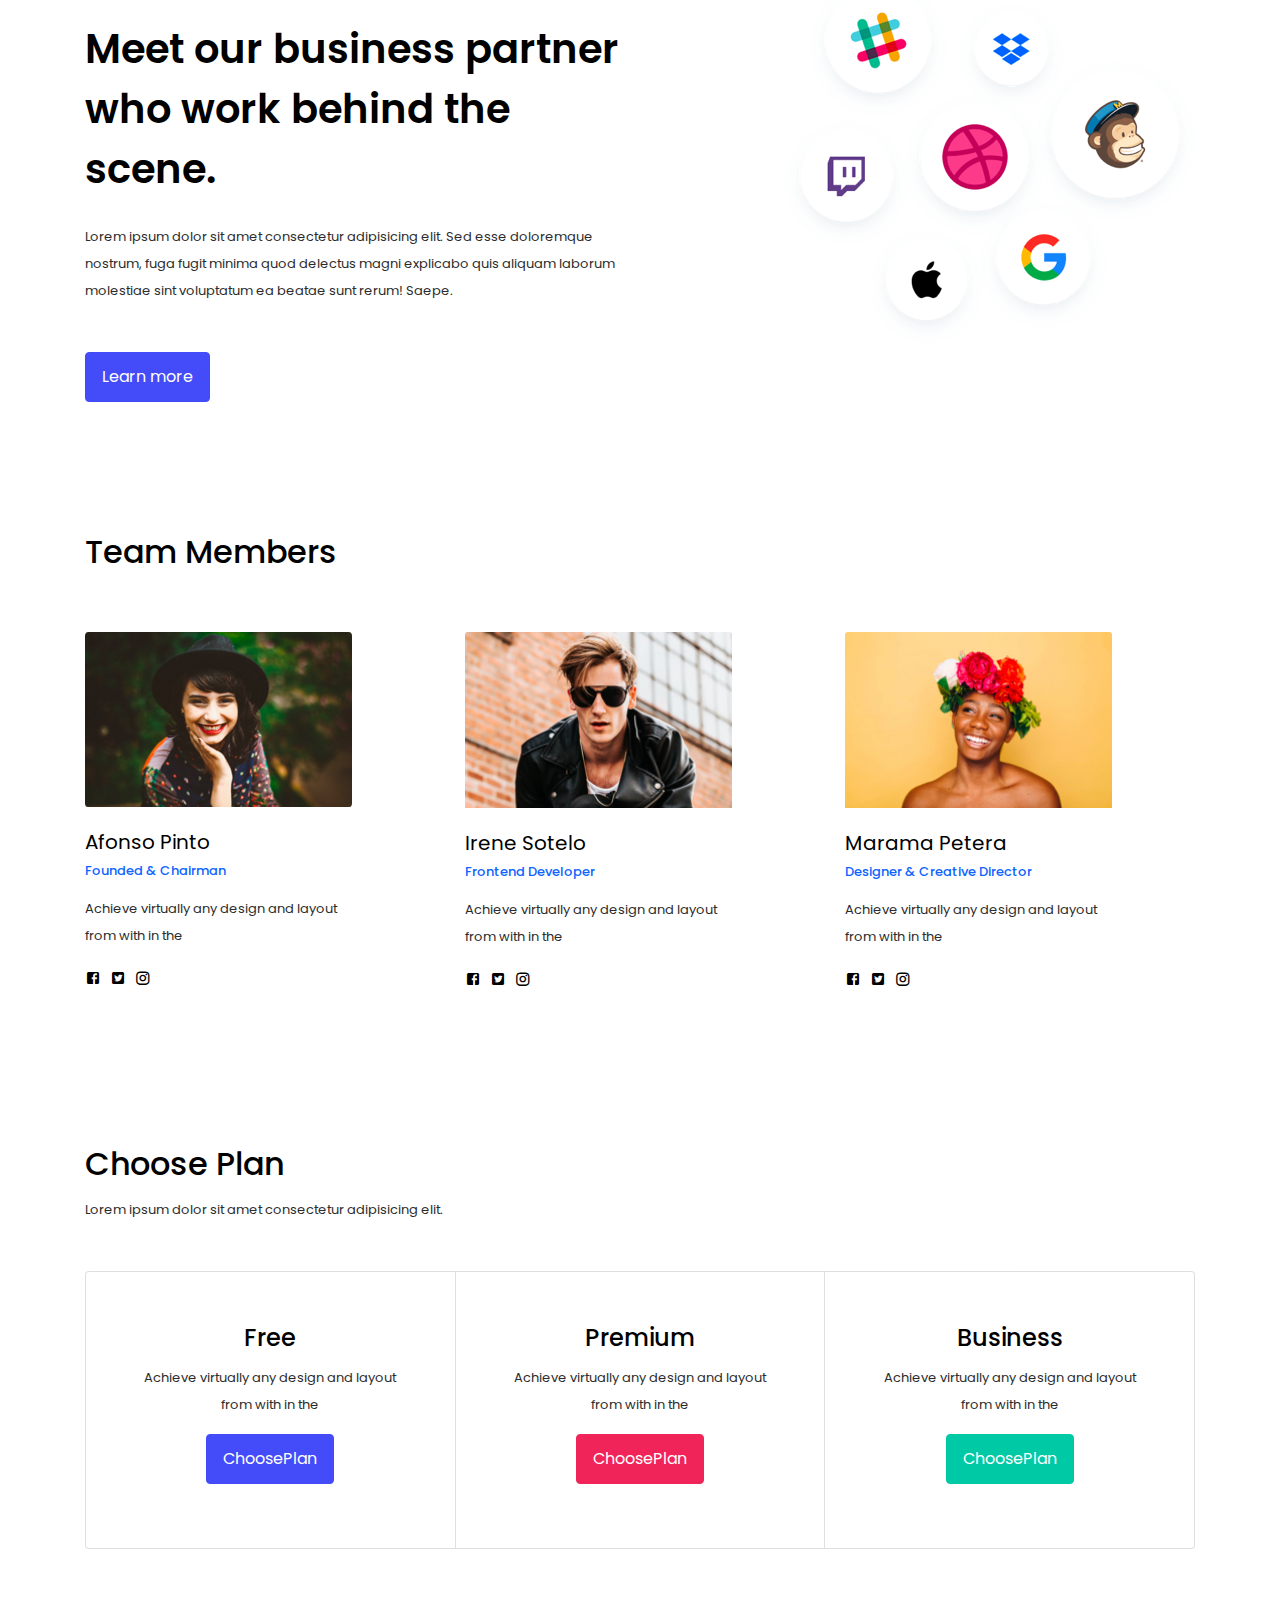
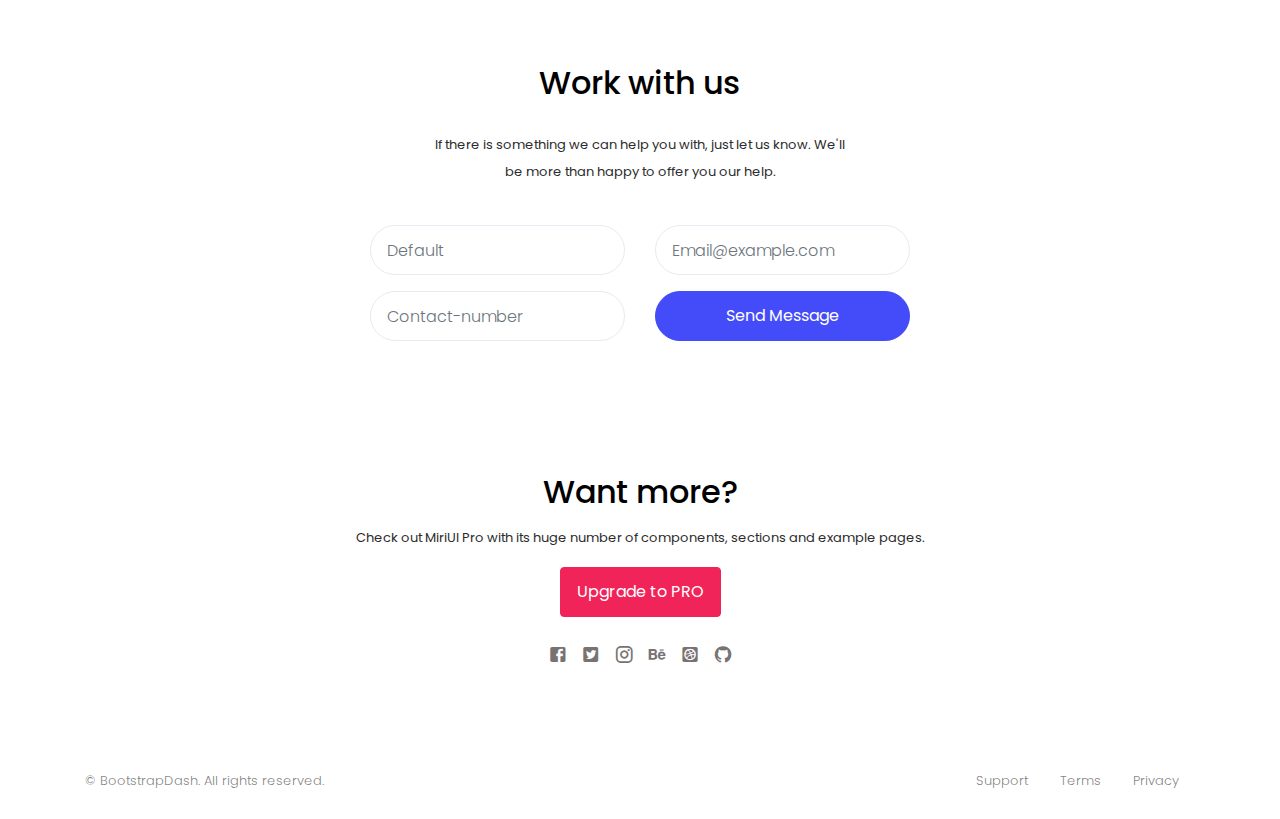
==== commit 9f4525c7: "upgrade to pro banner update" ====
--- a/demo/landing.html
+++ b/demo/landing.html
@@ -280,10 +280,9 @@
     <footer class="pt-5 mt-2">
         <div class="container">
             <section class="footer-content text-center pb-5">
-                <h2 class="">Clean and simple theme built with Bootstrap 4</h2>
-                <p>If there is something we can help you with, just let us know. We'll be more than happy to offer you
-                    our help.</p>
-                    <a href="https://www.bootstrapdash.com/product/miri-ui/" class="btn btn-success" target="_blank" rel="noopener noreferrer">Download Now</a>
+                <h2 class="">Want more?</h2>
+                <p>Check out MiriUI Pro with its huge number of components, sections and example pages.</p>
+                    <a href="https://www.bootstrapdash.com/product/miri-ui-pro/" class="btn btn-danger" target="_blank" rel="noopener noreferrer">Upgrade to PRO</a>
                 <p class="footer-social-links text-center my-4">
                     <a href="#" class="icon-fb"><i class="mdi mdi-facebook-box"></i></a>
                     <a href="#" class="icon-twitter"><i class="mdi mdi-twitter-box"></i></a>
@@ -293,11 +292,6 @@
                     <a href="#" class="icon-github"><i class="mdi mdi-github-circle"></i></a>
                 </p>
             </section>
-            <section class="footer-content text-center">
-                <h4>Want more?</h4>
-                <p>Check out MiriUI Pro with its huge number of components, sections and example pages.</p>
-                <a href="https://www.bootstrapdash.com/product/miri-ui-pro/" class="btn btn-danger" target="_blank" rel="noopener noreferrer">Upgrade to PRO</a>
-            </section>
             <nav class="navbar navbar-light bg-transparent navbar-expand d-block d-sm-flex text-center">
                 <span class="navbar-text">&copy; BootstrapDash. All rights reserved.</span>
                 <div class="navbar-nav ml-auto justify-content-center">
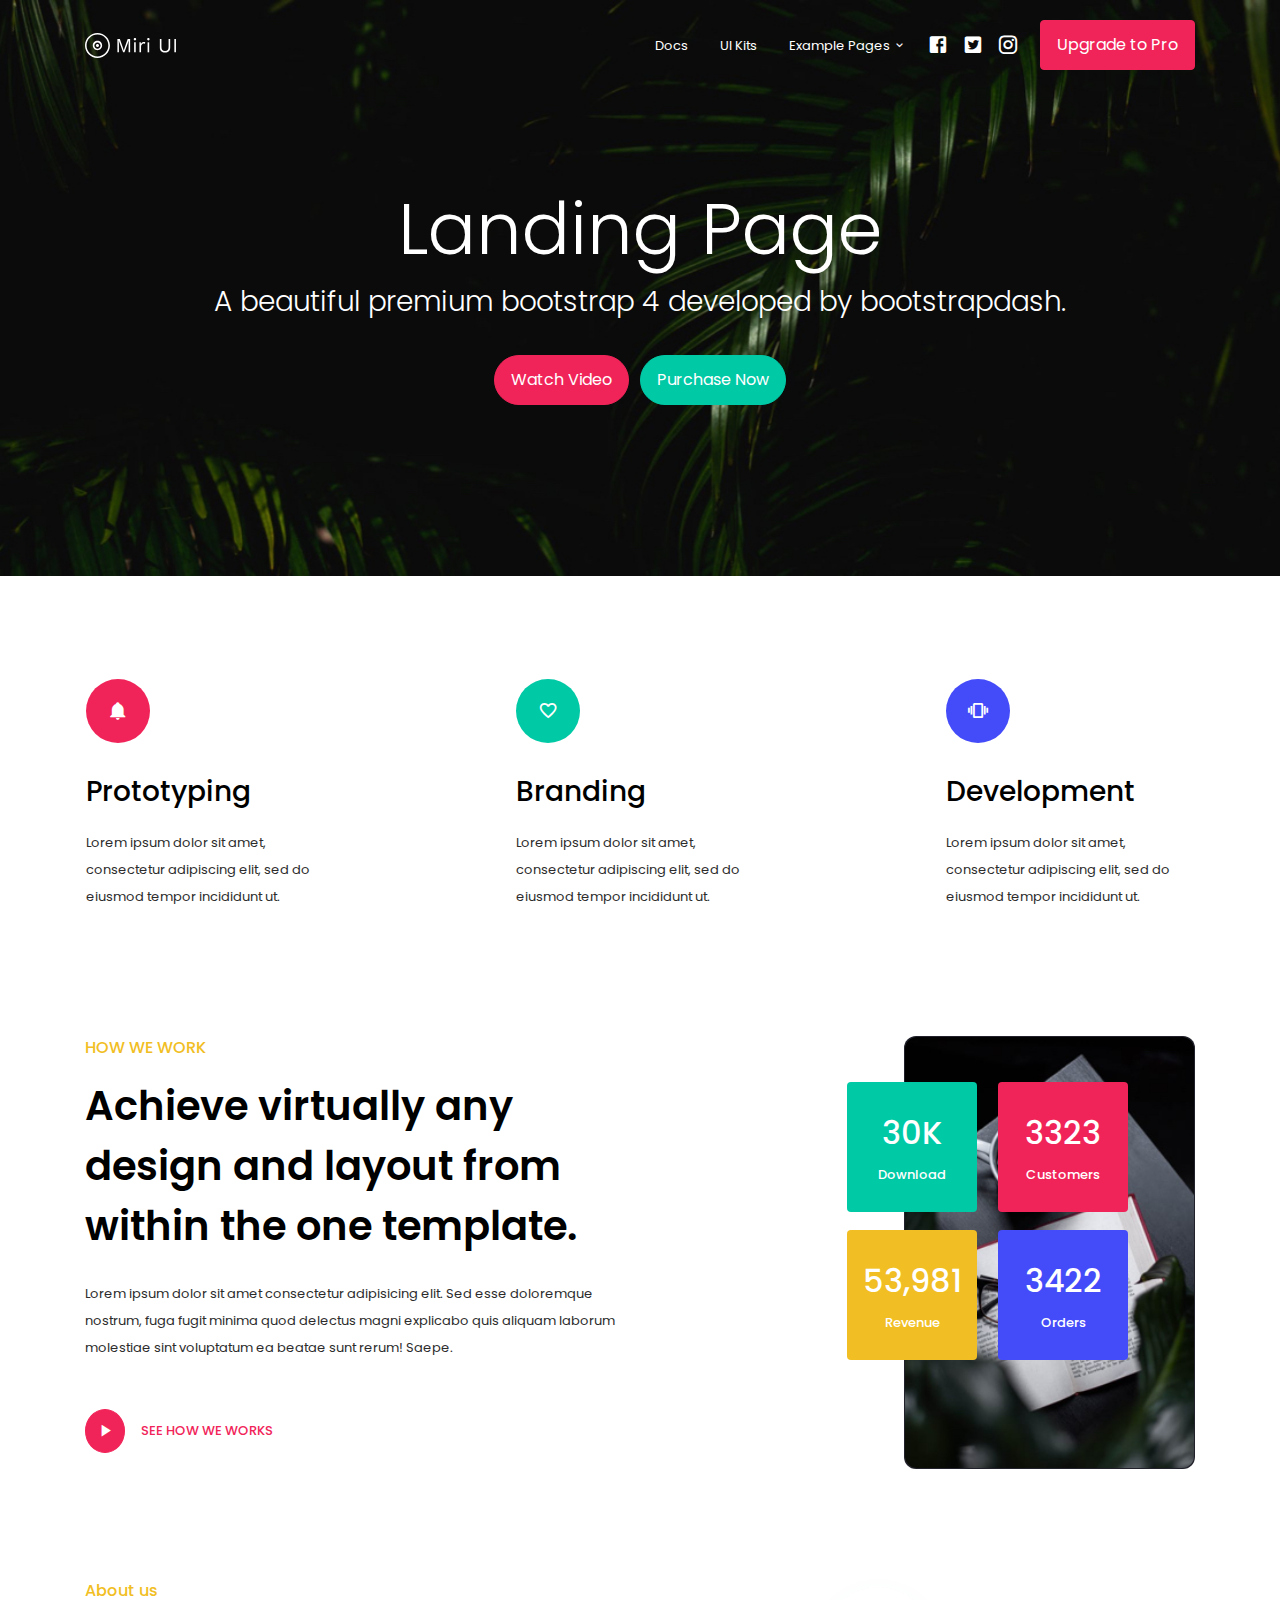
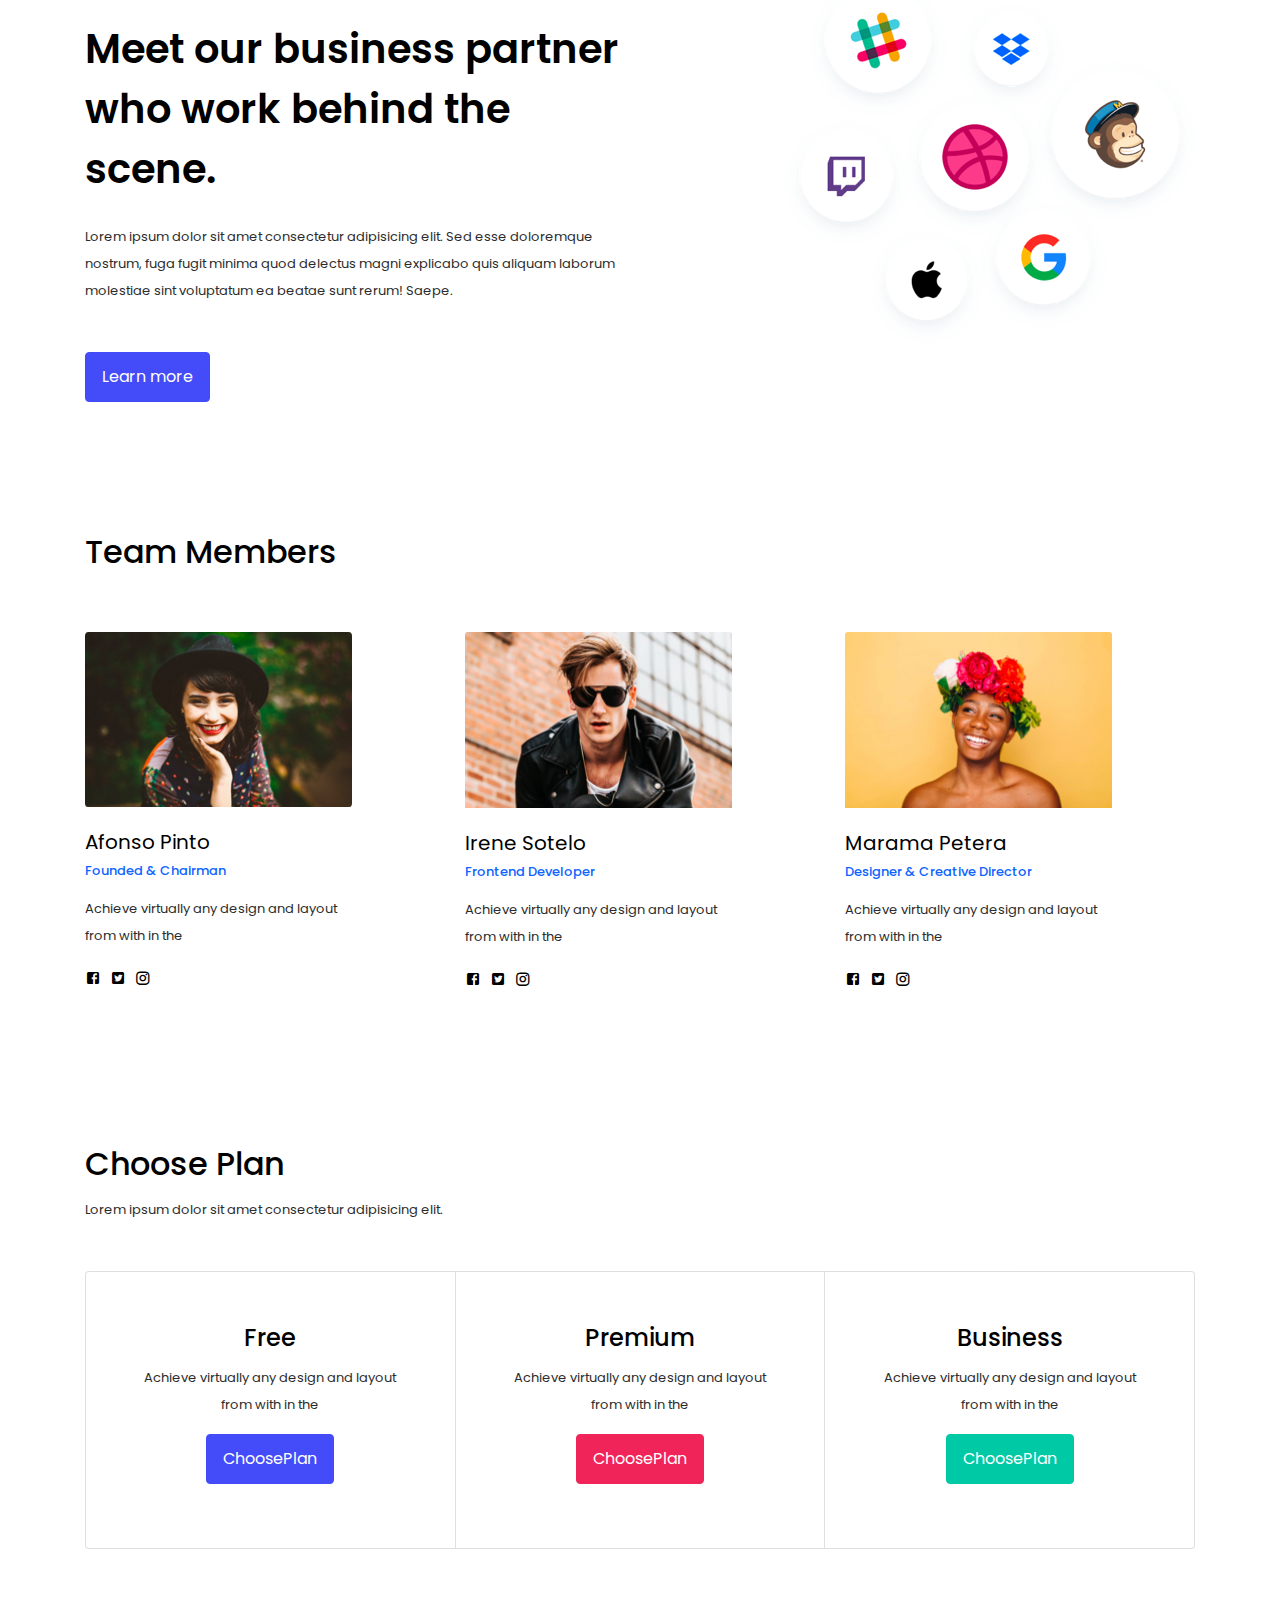
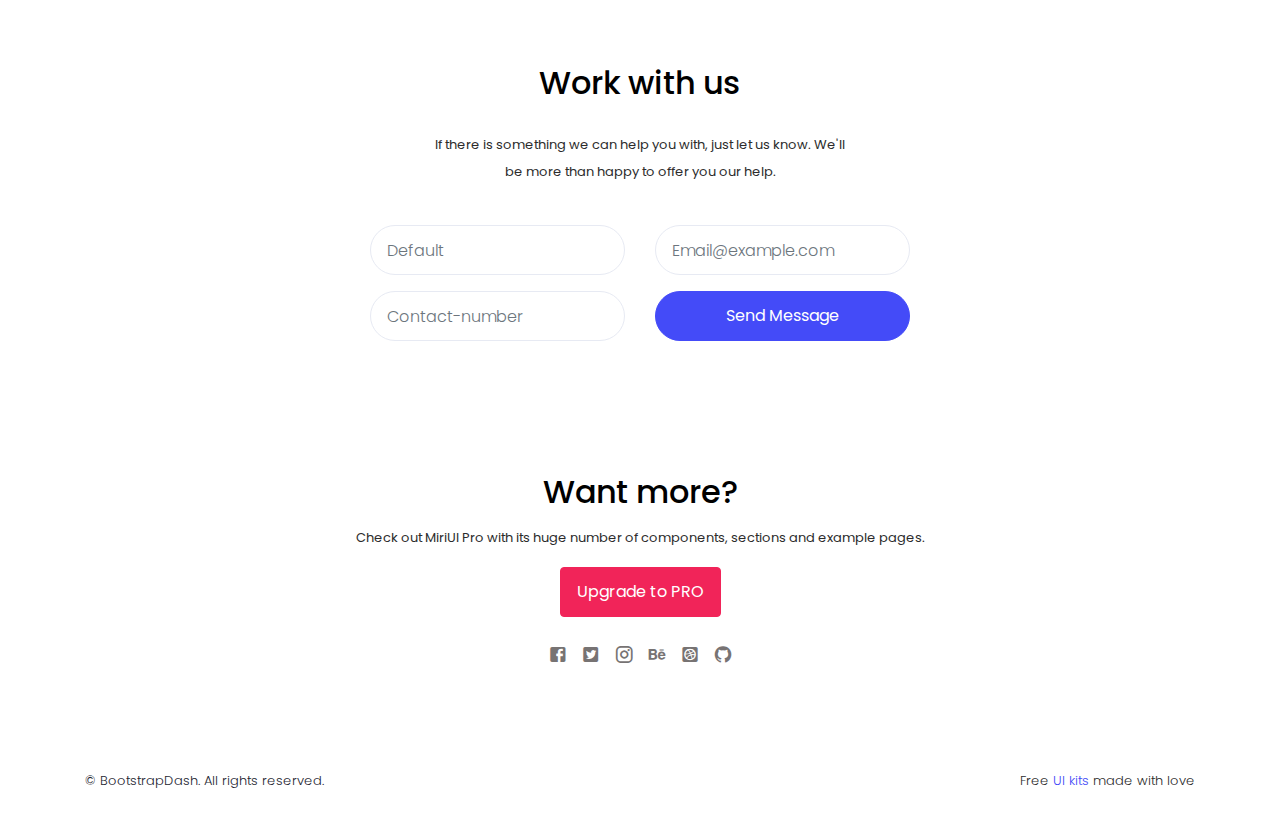
==== commit 11d80ff5: "footer seo keywords" ====
--- a/demo/landing.html
+++ b/demo/landing.html
@@ -292,12 +292,12 @@
                     <a href="#" class="icon-github"><i class="mdi mdi-github-circle"></i></a>
                 </p>
             </section>
-            <nav class="navbar navbar-light bg-transparent navbar-expand d-block d-sm-flex text-center">
-                <span class="navbar-text">&copy; BootstrapDash. All rights reserved.</span>
-                <div class="navbar-nav ml-auto justify-content-center">
-                    <a href="#" class="nav-link">Support</a>
-                    <a href="#" class="nav-link">Terms</a>
-                    <a href="#" class="nav-link">Privacy</a>
+            <nav class="navbar navbar-dark bg-transparent navbar-expand d-block d-sm-flex text-center justify-content-between">
+                <span class="navbar-text text-dark">&copy; BootstrapDash. All rights reserved.</span>
+                <div class="d-flex justify-content-start">
+                    <span class="text-small mx-0 footer-link">Free  </span>
+                     <a href="https://www.bootstrapdash.com/ui-kit/" target="_blank" class="text-small mx-1 footer-link">UI kits  </a> 
+                     <span href="#" class="text-small mx-0 footer-link">made with love</span>
                 </div>
             </nav>
         </div>
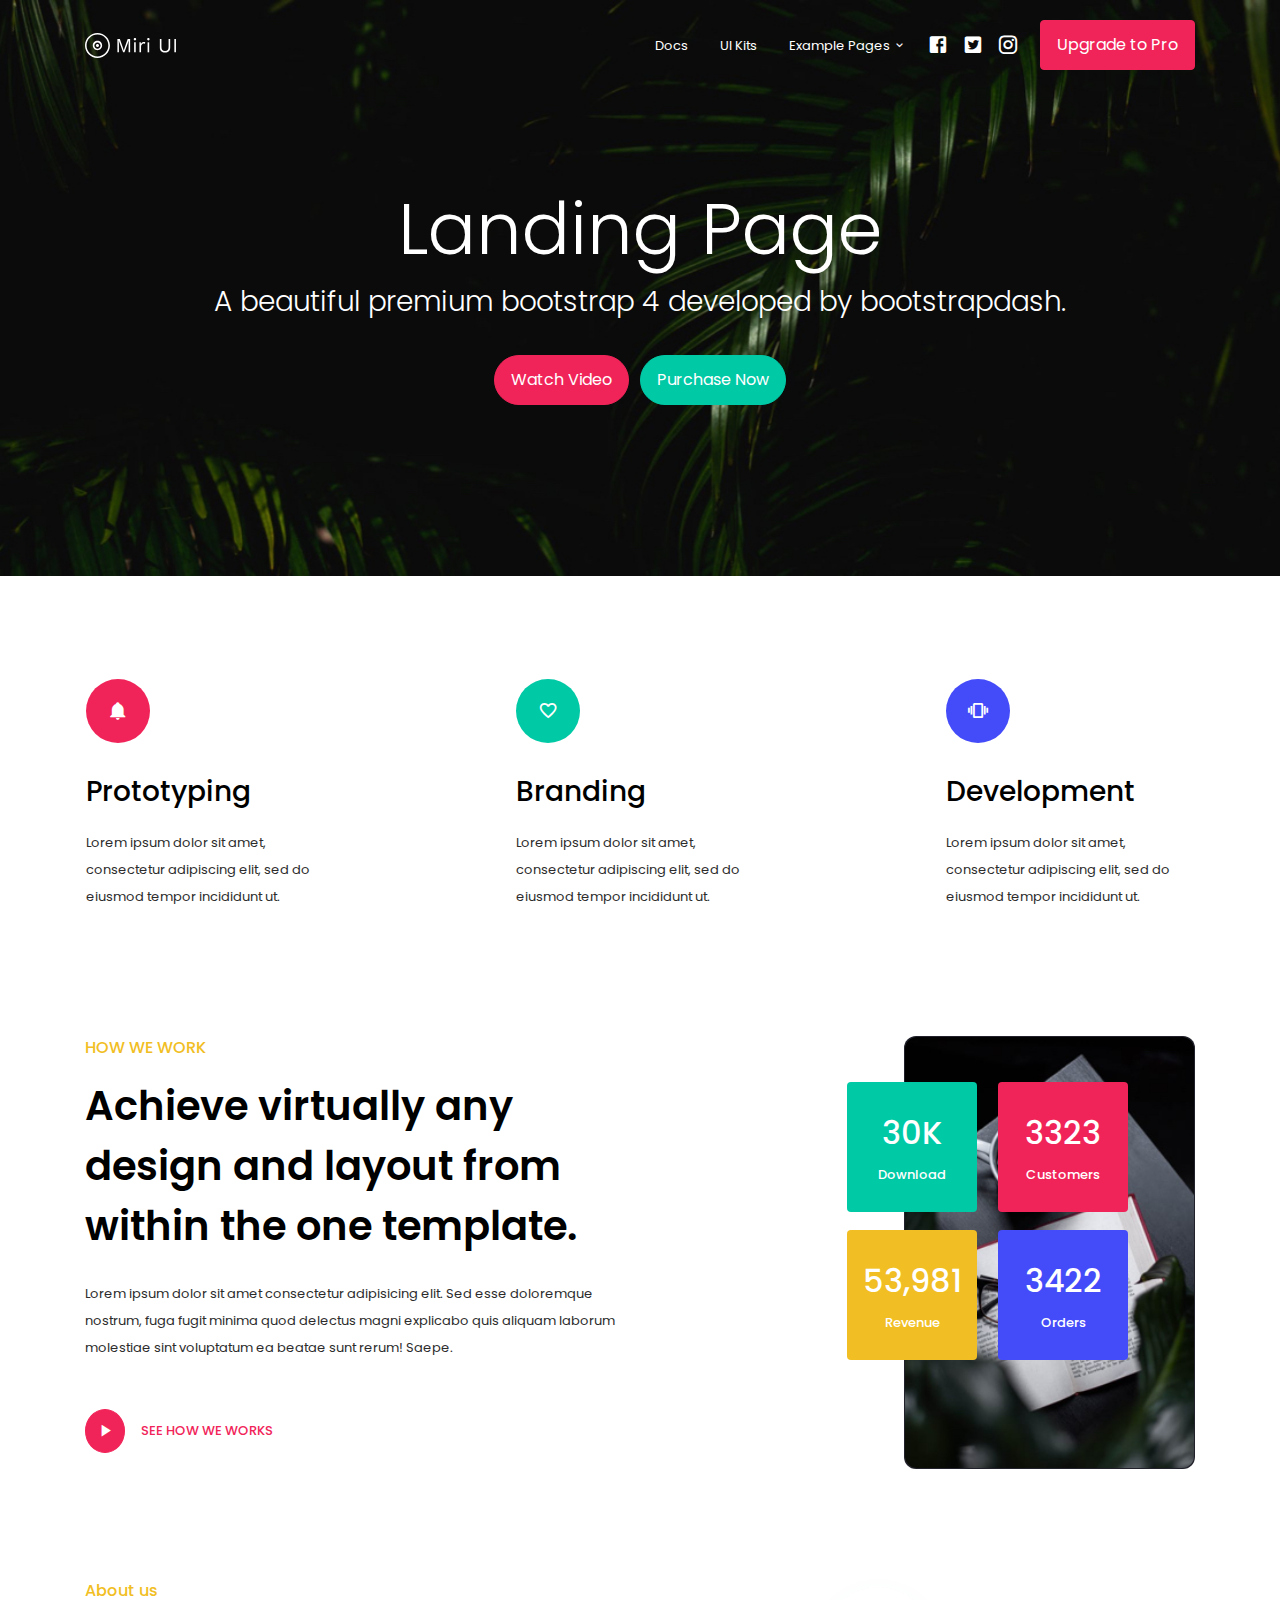
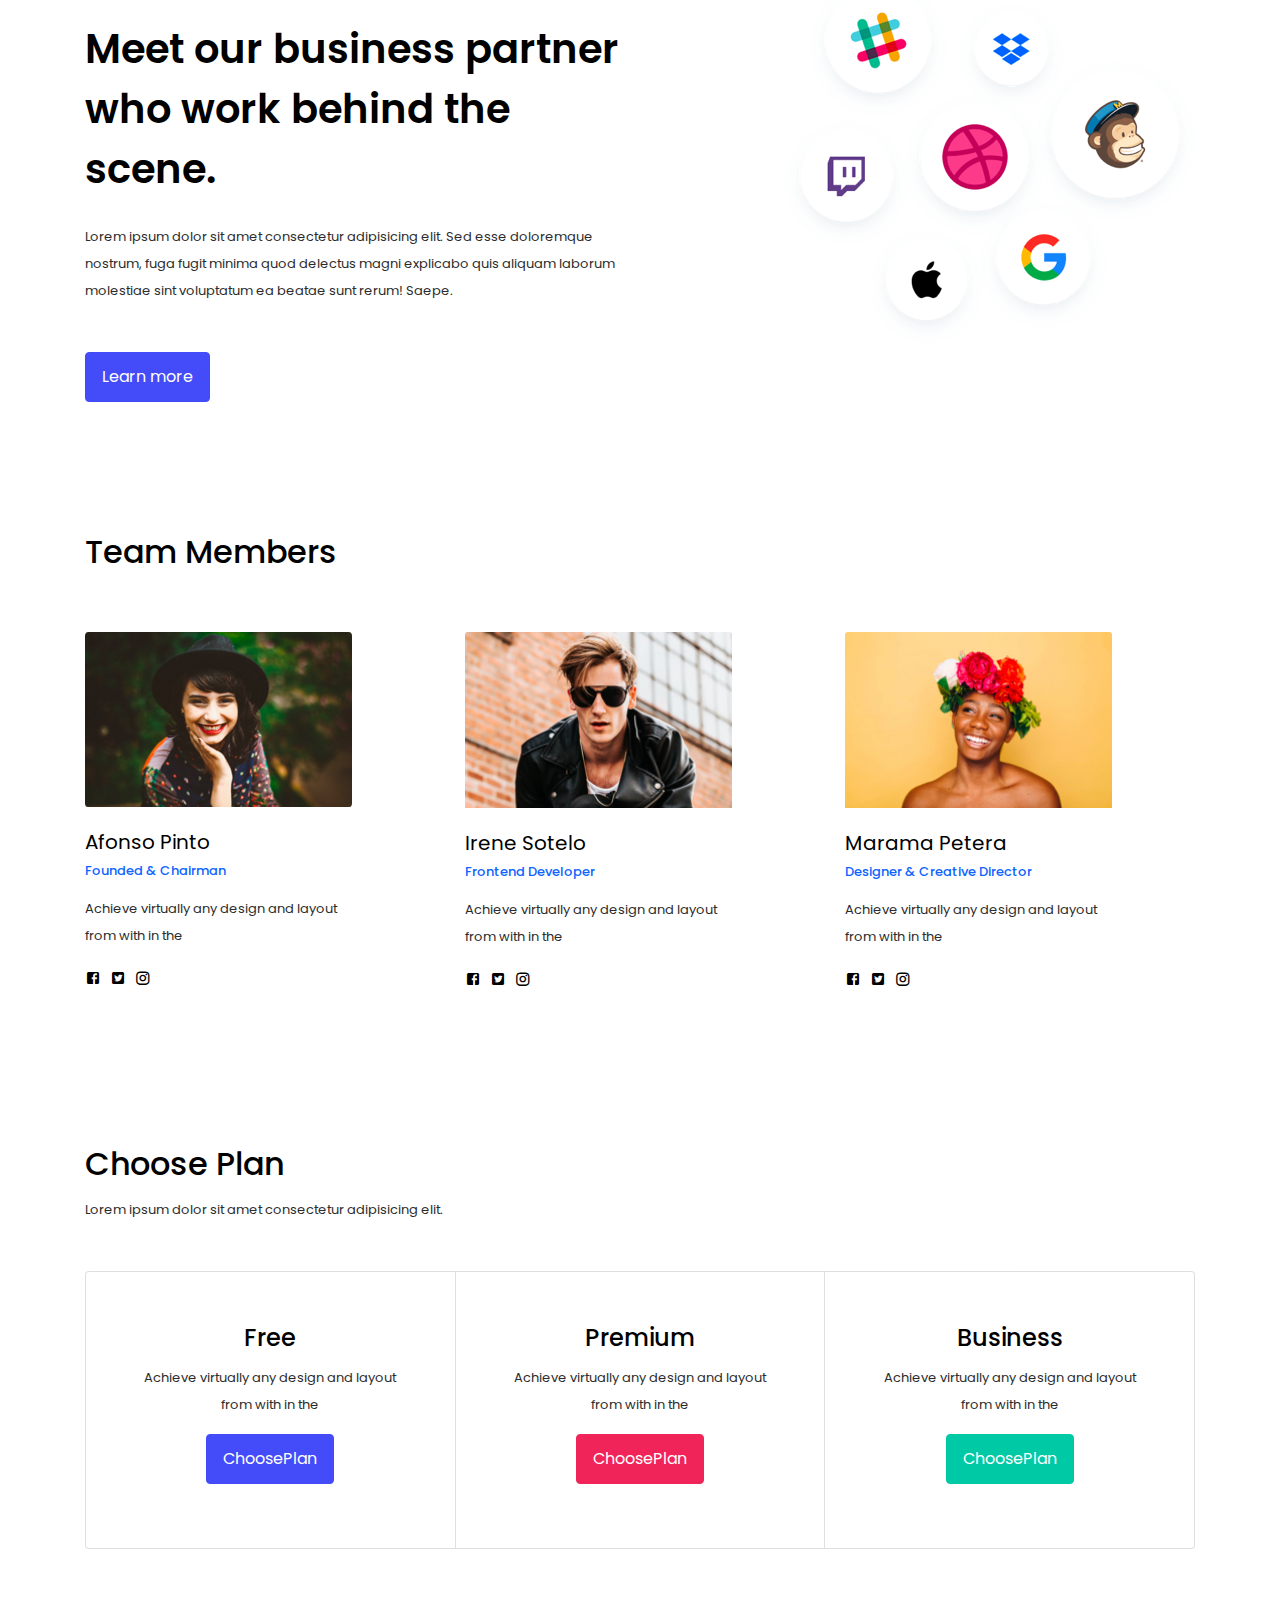
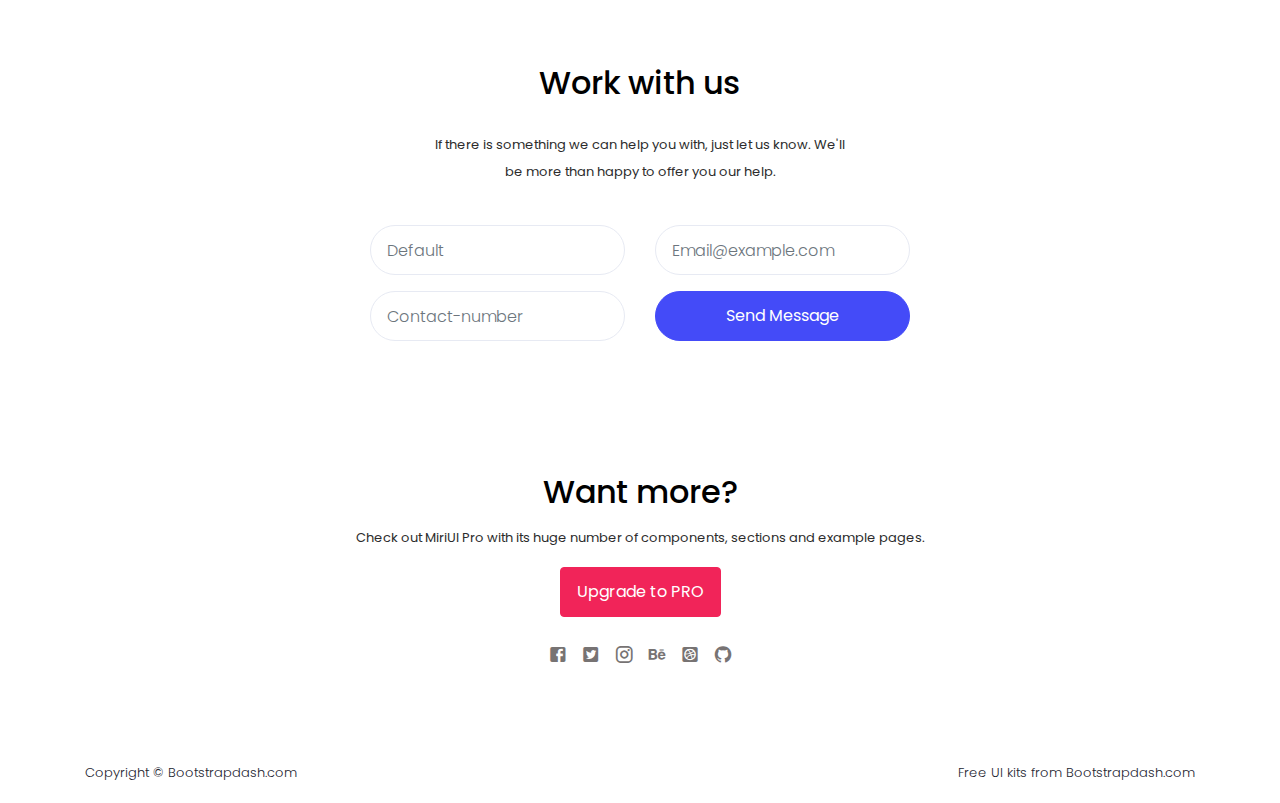
==== commit 14e44e78: "footer link updated" ====
--- a/demo/landing.html
+++ b/demo/landing.html
@@ -293,11 +293,13 @@
                 </p>
             </section>
             <nav class="navbar navbar-dark bg-transparent navbar-expand d-block d-sm-flex text-center justify-content-between">
-                <span class="navbar-text text-dark">&copy; BootstrapDash. All rights reserved.</span>
+                <div class="d-flex">
+                    <span class="navbar-text text-dark py-0">Copyright © </span><a href="https://www.bootstrapdash.com/" target="_blank" class="text-dark pl-1"> Bootstrapdash.com</a><span class="navbar-text py-0 pl-1">2020</span>
+                </div>
                 <div class="d-flex justify-content-start">
-                    <span class="text-small mx-0 footer-link">Free  </span>
-                     <a href="https://www.bootstrapdash.com/ui-kit/" target="_blank" class="text-small mx-1 footer-link">UI kits  </a> 
-                     <span href="#" class="text-small mx-0 footer-link">made with love</span>
+                    <span class="text-small text-dark mx-0 footer-link">Free  </span>
+                     <a href="https://www.bootstrapdash.com/ui-kit/" target="_blank" class="text-small text-dark mx-1 footer-link">UI kits  </a> 
+                     <span href="#" class="text-small text-dark mx-0 footer-link">from</span> <a href="https://www.bootstrapdash.com/" target="_blank" class="text-dark pl-1"> Bootstrapdash.com</a>
                 </div>
             </nav>
         </div>
